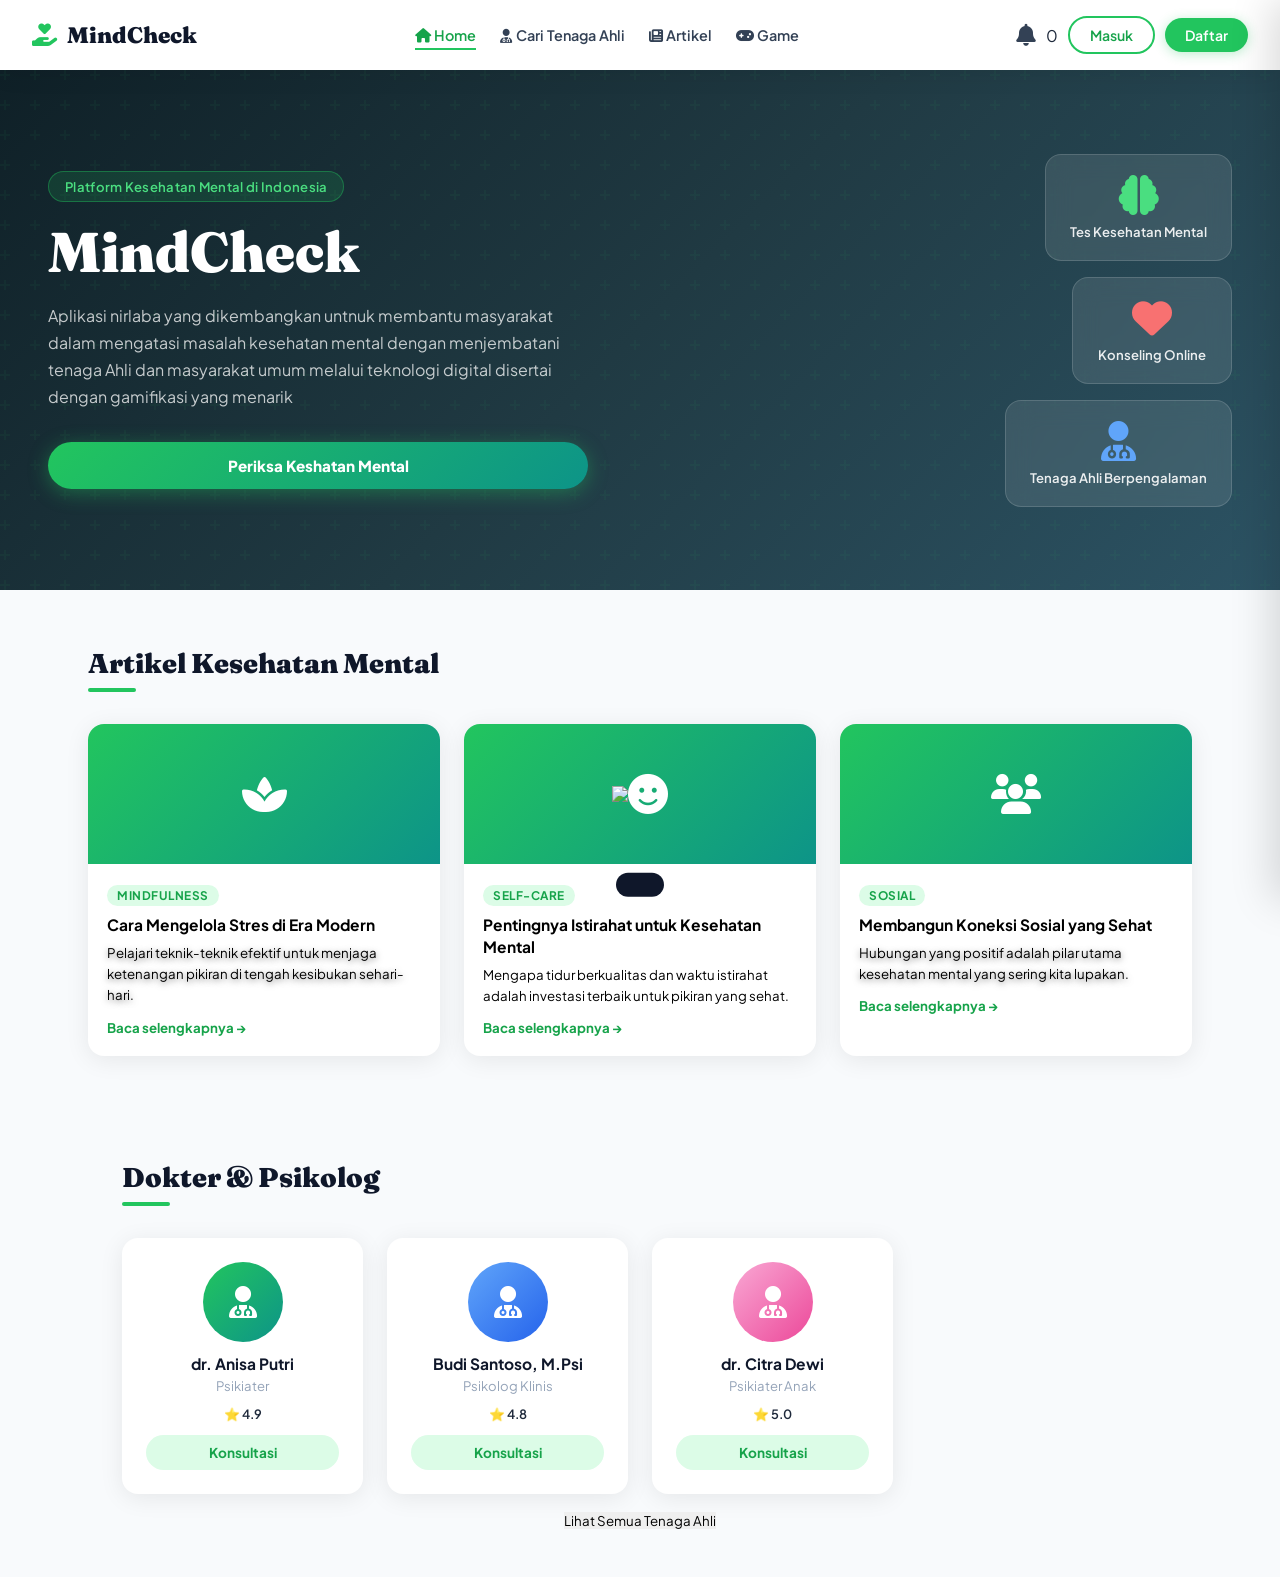
==== files/index.html @ f466cf1f "lomba-11" ====
<!DOCTYPE html>
<html lang="id">

<head>
  <meta charset="UTF-8" />
  <meta name="viewport" content="width=device-width, initial-scale=1.0" />
  <title>MindCheck Indonesia</title>
  <link rel="stylesheet" href="style.css" />
  <link
    href="https://fonts.googleapis.com/css2?family=Plus+Jakarta+Sans:wght@400;500;600;700;800&family=Fraunces:wght@700;900&display=swap"
    rel="stylesheet" />
  <link rel="stylesheet" href="https://cdnjs.cloudflare.com/ajax/libs/font-awesome/6.5.0/css/all.min.css" />
  <link rel="stylesheet" href="https://unpkg.com/leaflet@1.9.4/dist/leaflet.css" />
</head>

<body>
  <nav class="navbar">
    <a href="#" class="nav-logo">
      <i class="fa-solid fa-hand-holding-heart" style="color: var(--green);"></i>
      <span>MindCheck</span>
    </a>

    <div class="nav-menu">
      <a href="#" class="nav-link">
        <i class="fa-solid fa-home"></i>
        <span>Home</span>
      </a>

      <a href="maps.html" class="nav-link">
        <i class="fa-solid fa-user-doctor"></i>
        <span>Cari Tenaga Ahli</span>
      </a>

      <a href="#" class="nav-link">
        <i class="fa-solid fa-newspaper"></i>
        <span>Artikel</span>
      </a>

      <a href="#" class="nav-link">
        <i class="fa-solid fa-gamepad"></i>
        <span>Game</span>
      </a>
    </div>

    <div class="nav-right">
      <i class="fa-solid fa-bell nav-bell"></i>
      <div class="badge" id="main-badge">0</div>

      <!-- AUTH BUTTONS -->
      <button class="btn-login" onclick="openModal('login')">Masuk</button>
      <button class="btn-register" onclick="openModal('register')">Daftar</button>
    </div>
  </nav>

  <!-- ========== SIDEBAR (Menu Samping) ========== -->
  <div class="sidebar-overlay" id="sidebarOverlay" onclick="closeSidebar()"></div>
  <div class="sidebar" id="sidebar">
    <div class="sidebar-header">
      <div class="sidebar-avatar" id="sidebarAvatar">A</div>
      <div class="sidebar-userinfo">
        <p class="sidebar-name" id="sidebarName">Nama User</p>
        <p class="sidebar-email" id="sidebarEmail">user@email.com</p>
      </div>
      <button class="sidebar-close" onclick="closeSidebar()"><i class="fa fa-times"></i></button>
    </div>
    <ul class="sidebar-menu">
      <li onclick="showPage('home'); closeSidebar()"><i class="fa fa-home"></i> Beranda</li>
      <li onclick="showPage('tes'); closeSidebar()"><i class="fa fa-clipboard-list"></i> Tes Mental</li>
      <li onclick="showPage('rekomendasi'); closeSidebar()"><i class="fa fa-star"></i> Rekomendasi</li>
      <li onclick="showPage('jadwal'); closeSidebar()"><i class="fa fa-calendar-alt"></i> Jadwal Saya</li>
      <li onclick="showPage('chat'); closeSidebar()"><i class="fa fa-comments"></i> Chat</li>
      <li onclick="showPage('profile-page'); closeSidebar()"><i class="fa fa-user"></i> Profil Saya</li>
      <li onclick="showPage('maps'); closeSidebar()"><i class="fa fa-map-marker-alt"></i> Peta Psikiater</li>
      <li onclick="showPage('history'); closeSidebar()"><i class="fa fa-history"></i> Riwayat</li>
      <li onclick="showPage('settings'); closeSidebar()"><i class="fa fa-cog"></i> Pengaturan</li>
    </ul>
    <div class="sidebar-footer">
      <button class="btn-logout" onclick="logout()"><i class="fa fa-sign-out-alt"></i> Keluar</button>
    </div>
  </div>

  <!-- ========== MODAL LOGIN ========== -->
  <div class="modal-overlay" id="modalOverlay" onclick="closeModal()"></div>
  <div class="modal" id="authModal">
    <button class="modal-close" onclick="closeModal()"><i class="fa fa-times"></i></button>

    <!-- LOGIN FORM -->
    <div id="loginForm" class="auth-form">
      <div class="auth-header">
        <span class="logo-icon">🧠</span>
        <h2>Selamat Datang</h2>
        <p>Masuk ke akun MindCheck kamu</p>
      </div>
      <div class="form-group">
        <label>Email</label>
        <input type="email" id="loginEmail" placeholder="contoh@email.com" />
      </div>
      <div class="form-group">
        <label>Kata Sandi</label>
        <div class="input-pass">
          <input type="password" id="loginPass" placeholder="Masukkan kata sandi" />
          <i class="fa fa-eye toggle-pass" onclick="togglePass('loginPass', this)"></i>
        </div>
      </div>
      <p class="forgot-link"><a href="#">Lupa kata sandi?</a></p>
      <button class="btn-auth" onclick="doLogin()">Masuk</button>
      <p class="switch-auth">Belum punya akun? <a onclick="switchForm('register')">Daftar sekarang</a></p>
      <div class="divider"><span>atau</span></div>
      <button class="btn-social"><i class="fab fa-google"></i> Lanjut dengan Google</button>
    </div>

    <!-- REGISTER FORM -->
    <div id="registerForm" class="auth-form hidden">
      <div class="auth-header">
        <span class="logo-icon">🧠</span>
        <h2>Buat Akun</h2>
        <p>Bergabung bersama MindCheck Indonesia</p>
      </div>
      <div class="form-group">
        <label>Nama Lengkap</label>
        <input type="text" id="regName" placeholder="Nama kamu" />
      </div>
      <div class="form-group">
        <label>Email</label>
        <input type="email" id="regEmail" placeholder="contoh@email.com" />
      </div>
      <div class="form-group">
        <label>Kata Sandi</label>
        <div class="input-pass">
          <input type="password" id="regPass" placeholder="Min. 8 karakter" />
          <i class="fa fa-eye toggle-pass" onclick="togglePass('regPass', this)"></i>
        </div>
      </div>
      <div class="form-group">
        <label>Konfirmasi Kata Sandi</label>
        <div class="input-pass">
          <input type="password" id="regPass2" placeholder="Ulangi kata sandi" />
          <i class="fa fa-eye toggle-pass" onclick="togglePass('regPass2', this)"></i>
        </div>
      </div>
      <button class="btn-auth" onclick="doRegister()">Daftar</button>
      <p class="switch-auth">Sudah punya akun? <a onclick="switchForm('login')">Masuk</a></p>
    </div>
  </div>

  <!-- ========== TOAST NOTIF ========== -->
  <div class="toast" id="toast"></div>

  <!-- ========== HALAMAN: HOME ========== -->
  <div class="page" id="page-home">
    <!-- Hero Section -->
    <section class="hero">
      <div class="hero-content">
        <div class="hero-badge">Platform Kesehatan Mental di Indonesia</div>
        <h1 class="hero-title">MindCheck<br /></h1>
        <p class="hero-desc">Aplikasi nirlaba yang dikembangkan untnuk membantu masyarakat dalam mengatasi masalah
          kesehatan mental dengan menjembatani tenaga Ahli
          dan masyarakat umum melalui teknologi digital disertai dengan gamifikasi yang menarik</p>
        <div class="hero-btns">
          <button class="btn-primary" onclick="showPage('tes')">Periksa Keshatan Mental</button>
        </div>
      </div>
      <div class="hero-illustration">
        <div class="hero-card floating">
          <i class="fa fa-brain" style="font-size:2.5rem;color:#4ade80;"></i>
          <p>Tes Kesehatan Mental</p>
        </div>
        <div class="hero-card floating delay-1">
          <i class="fa fa-heart" style="font-size:2.5rem;color:#f87171;"></i>
          <p>Konseling Online</p>
        </div>
        <div class="hero-card floating delay-2">
          <i class="fa fa-user-md" style="font-size:2.5rem;color:#60a5fa;"></i>
          <p>Tenaga Ahli Berpengalaman</p>
        </div>
      </div>
    </section>

    <!-- MATCHMAKING MODAL -->
    <div class="modal-overlay" id="matchmakingOverlay" onclick="closeMatchmaking()"></div>
    <div class="modal" id="matchmakingModal" style="width:520px;padding:0;overflow:hidden;border-radius:24px;">
      <div class="mm-modal-header">
        <div>
          <h3>🤝 Pencocokkan Dokter</h3>
          <p>Berdasarkan hasil tes mentalmu</p>
        </div>
        <button class="modal-close" onclick="closeMatchmaking()"><i class="fa fa-times"></i></button>
      </div>

      <!-- Loading -->
      <div id="mmLoading" class="mm-loading">
        <div class="mm-loading-anim">
          <div class="mm-pulse"></div>
          <span>🧠</span>
        </div>
        <h4>Menganalisis kondisimu...</h4>
        <div class="mm-loading-steps">
          <div class="mm-step active">✔ Membaca hasil tes</div>
          <div class="mm-step">⏳ Mencocokkan profil dokter</div>
          <div class="mm-step">⏳ Menghitung jarak & ketersediaan</div>
        </div>
      </div>

      <!-- Result -->
      <div id="mmResult" class="mm-result hidden">
        <div id="mmResultContent"></div>
        <div class="mm-footer">
          <button class="btn-sm-secondary"
            style="width:100%;justify-content:center;border-color:var(--gray-light);color:var(--mid);"
            onclick="closeMatchmaking()">
            Tutup
          </button>
        </div>
      </div>
    </div>

    <!-- Ulasan Section -->
    <section class="section-articles">
      <h2 class="section-title">Artikel Kesehatan Mental</h2>
      <div class="articles-grid">
        <div class="article-card">
          <div class="article-img">
            <img
              src="https://img.magnific.com/premium-vector/woman-having-headache-because-stress_341076-10.jpg?semt=ais_hybrid&w=740&q=80"
              alt="">
            <i class="fa fa-spa"></i>
          </div>
          <div class="article-body">
            <span class="article-tag">Mindfulness</span>
            <h3 style="color: black;">Cara Mengelola Stres di Era Modern</h3>
            <p style="color: black; text-shadow: 0 2px 6px rgba(0,0,0,0.5);">
              Pelajari teknik-teknik efektif untuk menjaga ketenangan pikiran di tengah kesibukan sehari-hari.
            </p> <a href="#">Baca selengkapnya →</a>
          </div>
        </div>
        <div class="article-card">
          <div class="article-img">
            <img
              src="https://static.vecteezy.com/system/resources/thumbnails/028/856/474/small/man-sleeping-in-bed-and-snoring-at-night-concept-illustration-vector.jpg">
            <i class="fa fa-smile"></i>
          </div>
          <div class="article-body">
            <span class="article-tag">Self-Care</span>
            <h3 style="color: black;">Pentingnya Istirahat untuk Kesehatan Mental</h3>
            <p style="color: black;">Mengapa tidur berkualitas dan waktu istirahat adalah investasi terbaik untuk
              pikiran yang sehat.</p>
            <a href="#">Baca selengkapnya →</a>
          </div>
        </div>
        <div class="article-card">
          <div class="article-img">
            <img
              src="https://img.magnific.com/free-vector/young-people-chatting-with-devices_23-2148447306.jpg?semt=ais_hybrid&w=740&q=80"
              alt="">
            <i class="fa fa-users"></i>
          </div>
          <div class="article-body">
            <span class="article-tag">Sosial</span>
            <h3 style="color: black;">Membangun Koneksi Sosial yang Sehat</h3>
            <p style="color: black; text-shadow: 0 2px 6px rgba(0,0,0,0.5);">Hubungan yang positif adalah pilar utama
              kesehatan mental yang sering kita lupakan.</p>
            <a href="#">Baca selengkapnya →</a>
          </div>
        </div>
      </div>
    </section>

    <!-- Dokter Section -->
    <section class="section-dokter">
      <h2 class="section-title">Dokter & Psikolog</h2>

      <div class="dokter-grid">
        <div class="dokter-card">
          <div class="dokter-img"><i class="fa fa-user-md"></i></div>
          <h3>dr. Anisa Putri</h3>
          <p>Psikiater</p>
          <span class="rating">⭐ 4.9</span>
          <button class="btn-konsul" onclick="openModal('login')">Konsultasi</button>
        </div>

        <div class="dokter-card">
          <div class="dokter-img" style="background:linear-gradient(135deg,#60a5fa,#2563eb)">
            <i class="fa fa-user-md"></i>
          </div>
          <h3>Budi Santoso, M.Psi</h3>
          <p>Psikolog Klinis</p>
          <span class="rating">⭐ 4.8</span>
          <button class="btn-konsul" onclick="openModal('login')">Konsultasi</button>
        </div>

        <div class="dokter-card">
          <div class="dokter-img" style="background:linear-gradient(135deg,#f9a8d4,#ec4899)">
            <i class="fa fa-user-md"></i>
          </div>
          <h3>dr. Citra Dewi</h3>
          <p>Psikiater Anak</p>
          <span class="rating">⭐ 5.0</span>
          <button class="btn-konsul" onclick="openModal('login')">Konsultasi</button>
        </div>
      </div>

      <!-- Lihat Semua (dipisah dari grid biar layout aman) -->
      <div class="lihat-semua-wrapper">
        <button class="lihat-semua-btn" onclick="showPage('all-dokter')">
          <span>Lihat Semua Tenaga Ahli</span>
        </button>
      </div>

    </section>

    <!-- ========== HALAMAN: HISTORY ========== -->
    <div class="page hidden" id="page-history">
      <div class="inner-page">
        <div class="page-header">
          <button class="btn-back" onclick="showPage('home')"><i class="fa fa-arrow-left"></i></button>
          <h2>Riwayat Aktivitas</h2>
        </div>
        <div class="history-tabs">
          <button class="htab active" onclick="switchHistoryTab('tes', this)">Tes Mental</button>
          <button class="htab" onclick="switchHistoryTab('konsul', this)">Konsultasi</button>
          <button class="htab" onclick="switchHistoryTab('artikel', this)">Artikel Dibaca</button>
        </div>
        <div class="history-content" id="historyContent"></div>
      </div>
    </div>

    <!-- ========== HALAMAN: SETTINGS ========== -->
    <div class="page hidden" id="page-settings">
      <div class="inner-page">
        <div class="page-header">
          <button class="btn-back" onclick="showPage('home')"><i class="fa fa-arrow-left"></i></button>
          <h2>Pengaturan</h2>
        </div>
        <div class="settings-list">
          <div class="settings-section">
            <h3>Akun</h3>
            <div class="settings-item">
              <div><i class="fa fa-user"></i> Ubah Nama</div>
              <input type="text" id="settingName" placeholder="Nama baru..." />
            </div>
            <div class="settings-item">
              <div><i class="fa fa-envelope"></i> Ubah Email</div>
              <input type="email" id="settingEmail" placeholder="Email baru..." />
            </div>
            <div class="settings-item">
              <div><i class="fa fa-lock"></i> Ubah Kata Sandi</div>
              <input type="password" id="settingPass" placeholder="Kata sandi baru..." />
            </div>
            <button class="btn-save" onclick="saveSettings()">Simpan Perubahan</button>
          </div>
          <div class="settings-section">
            <h3>Notifikasi</h3>
            <div class="settings-toggle">
              <span><i class="fa fa-bell"></i> Notifikasi Email</span>
              <label class="toggle"><input type="checkbox" id="notifEmail" checked /><span
                  class="slider"></span></label>
            </div>
            <div class="settings-toggle">
              <span><i class="fa fa-mobile"></i> Notifikasi Push</span>
              <label class="toggle"><input type="checkbox" id="notifPush" /><span class="slider"></span></label>
            </div>
            <div class="settings-toggle">
              <span><i class="fa fa-moon"></i> Mode Gelap</span>
              <label class="toggle"><input type="checkbox" id="darkMode" onchange="toggleDark(this)" /><span
                  class="slider"></span></label>
            </div>
          </div>
          <div class="settings-section danger-zone">
            <h3>Zona Berbahaya</h3>
            <button class="btn-danger" onclick="confirmDelete()"><i class="fa fa-trash"></i> Hapus Akun</button>
          </div>
        </div>
      </div>
    </div>

    <!-- ========== HALAMAN: PROFILE ========== -->
    <div class="page hidden" id="page-profile-page">
      <div class="inner-page">
        <div class="page-header">
          <button class="btn-back" onclick="showPage('home')"><i class="fa fa-arrow-left"></i></button>
          <h2>Profil Saya</h2>
        </div>
        <div class="profile-card">
          <div class="profile-avatar-big" id="profileAvatarBig">A</div>
          <h2 id="profileFullName">Nama User</h2>
          <p id="profileFullEmail">user@email.com</p>
          <div class="profile-stats">
            <div class="pstat"><span id="pStatTes">3</span><small>Tes Selesai</small></div>
            <div class="pstat"><span id="pStatKonsul">1</span><small>Konsultasi</small></div>
            <div class="pstat"><span id="pStatArtikel">12</span><small>Artikel Dibaca</small></div>
          </div>
        </div>
      </div>
    </div>

    <!-- ========== HALAMAN: ARTICLES ========== -->
    <div class="page hidden" id="page-articles">
      <div class="inner-page">
        <div class="page-header">
          <button class="btn-back" onclick="showPage('home')"><i class="fa fa-arrow-left"></i></button>
          <h2>Artikel Kesehatan Mental</h2>
        </div>
        <div class="articles-grid full">
          <div class="article-card">
            <div class="article-img" style="background:linear-gradient(135deg,#6ee7b7,#3b82f6)"><i
                class="fa fa-spa"></i>
            </div>
            <div class="article-body">
              <span class="article-tag">Mindfulness</span>
              <h3>Cara Mengelola Stres di Era Modern</h3>
              <p>Pelajari teknik-teknik efektif untuk menjaga ketenangan pikiran di tengah kesibukan sehari-hari.</p>
              <a href="#">Baca selengkapnya →</a>
            </div>
          </div>
          <div class="article-card">
            <div class="article-img" style="background:linear-gradient(135deg,#fde68a,#f59e0b)"><i
                class="fa fa-smile"></i></div>
            <div class="article-body">
              <span class="article-tag">Self-Care</span>
              <h3>Pentingnya Istirahat untuk Kesehatan Mental</h3>
              <p>Mengapa tidur berkualitas dan waktu istirahat adalah investasi terbaik untuk pikiran yang sehat.</p>
              <a href="#">Baca selengkapnya →</a>
            </div>
          </div>
          <div class="article-card">
            <div class="article-img" style="background:linear-gradient(135deg,#c4b5fd,#7c3aed)"><i
                class="fa fa-users"></i></div>
            <div class="article-body">
              <span class="article-tag">Sosial</span>
              <h3>Membangun Koneksi Sosial yang Sehat</h3>
              <p>Hubungan yang positif adalah pilar utama kesehatan mental yang sering kita lupakan.</p>
              <a href="#">Baca selengkapnya →</a>
            </div>
          </div>
          <div class="article-card">
            <div class="article-img" style="background:linear-gradient(135deg,#fca5a5,#ef4444)"><i
                class="fa fa-heart"></i></div>
            <div class="article-body">
              <span class="article-tag">Emosi</span>
              <h3>Mengenali dan Mengekspresikan Emosi</h3>
              <p>Belajar untuk memahami dan mengungkapkan perasaan dengan cara yang sehat dan konstruktif.</p>
              <a href="#">Baca selengkapnya →</a>
            </div>
          </div>
          <div class="article-card">
            <div class="article-img" style="background:linear-gradient(135deg,#a5f3fc,#0891b2)"><i
                class="fa fa-balance-scale"></i></div>
            <div class="article-body">
              <span class="article-tag">Work-Life Balance</span>
              <h3>Menjaga Keseimbangan Kerja dan Kehidupan</h3>
              <p>Tips praktis untuk tidak terjebak dalam hustle culture dan tetap menjaga kesehatan mental.</p>
              <a href="#">Baca selengkapnya →</a>
            </div>
          </div>
          <div class="article-card">
            <div class="article-img" style="background:linear-gradient(135deg,#d9f99d,#65a30d)"><i
                class="fa fa-seedling"></i></div>
            <div class="article-body">
              <span class="article-tag">Pertumbuhan</span>
              <h3>Membangun Resiliensi Mental yang Kuat</h3>
              <p>Strategi untuk menghadapi tantangan hidup dan bangkit lebih kuat dari sebelumnya.</p>
              <a href="#">Baca selengkapnya →</a>
            </div>
          </div>
        </div>
      </div>
    </div>

    <!-- ========== HALAMAN: DOKTER ========== -->
    <div class="page hidden" id="page-dokter">
      <div class="inner-page">
        <div class="page-header">
          <button class="btn-back" onclick="showPage('home')"><i class="fa fa-arrow-left"></i></button>
          <h2>Dokter & Psikolog</h2>
        </div>
        <div class="dokter-grid full">
          <div class="dokter-card">
            <div class="dokter-img"><i class="fa fa-user-md"></i></div>
            <h3>dr. Anisa Putri</h3>
            <p>Psikiater</p>
            <span class="rating">⭐ 4.9 · 120 ulasan</span>
            <button class="btn-konsul" onclick="openModal('login')">Konsultasi</button>
          </div>
          <div class="dokter-card">
            <div class="dokter-img" style="background:linear-gradient(135deg,#60a5fa,#2563eb)"><i
                class="fa fa-user-md"></i></div>
            <h3>Budi Santoso, M.Psi</h3>
            <p>Psikolog Klinis</p>
            <span class="rating">⭐ 4.8 · 98 ulasan</span>
            <button class="btn-konsul" onclick="openModal('login')">Konsultasi</button>
          </div>
          <div class="dokter-card">
            <div class="dokter-img" style="background:linear-gradient(135deg,#f9a8d4,#ec4899)"><i
                class="fa fa-user-md"></i></div>
            <h3>dr. Citra Dewi</h3>
            <p>Psikiater Anak</p>
            <span class="rating">⭐ 5.0 · 45 ulasan</span>
            <button class="btn-konsul" onclick="openModal('login')">Konsultasi</button>
          </div>
          <div class="dokter-card">
            <div class="dokter-img" style="background:linear-gradient(135deg,#fcd34d,#d97706)"><i
                class="fa fa-user-md"></i></div>
            <h3>Reza Firmansyah, M.Psi</h3>
            <p>Psikolog Remaja</p>
            <span class="rating">⭐ 4.7 · 67 ulasan</span>
            <button class="btn-konsul" onclick="openModal('login')">Konsultasi</button>
          </div>
        </div>
      </div>
    </div>

    <!-- ========== HALAMAN: TENTANG ========== -->
    <div class="page hidden" id="page-tentang">
      <div class="inner-page">
        <div class="page-header">
          <button class="btn-back" onclick="showPage('home')"><i class="fa fa-arrow-left"></i></button>
          <h2>Tentang MindCheck</h2>
        </div>
        <div class="tentang-content">
          <div class="tentang-hero">
            <span style="font-size:4rem;"></span>
            <h2>MindCheck</h2>
            <p>Aplikasi nirlaba yang dikembangkan untnuk membantu masyarakat dalam mengatasi masalah kesehatan mental
              dengan menjembatani tenaga Ahli
              dan masyarakat umum melalui teknologi digital disertai dengan gamifikasi yang menarik
            </p>
          </div>
          <div class="tentang-desc">
            <p>MindCheck Indonesia hadir dengan misi untuk mendekatkan layanan kesehatan mental kepada masyarakat
              Indonesia. Kami percaya bahwa setiap orang berhak mendapatkan akses terhadap kesehatan mental yang
              berkualitas.</p>
            <p>Dengan tim psikiater, psikolog, dan konselor berpengalaman, kami siap mendampingi perjalanan kesehatan
              mental kamu setiap saat.</p>
          </div>
          <div class="tentang-stats">
            <div class="tstat"><strong>50K+</strong><small>Pengguna Aktif</small></div>
            <div class="tstat"><strong>200+</strong><small>Tenaga Ahli</small></div>
            <div class="tstat"><strong>4.9★</strong><small>Rating Rata-rata</small></div>
          </div>
        </div>
      </div>
    </div>

    <!-- ========== HALAMAN: TES MENTAL ========== -->
    <div class="page hidden" id="page-tes">
      <div class="tes-wrap">

        <!-- STEP 0: Landing Tes -->
        <div class="tes-step" id="tes-step-0">
          <div class="tes-landing">
            <div class="tes-landing-icon">🧩</div>
            <h1>MindCheck <span>Tes Mental</span></h1>
            <p>Jawab beberapa pertanyaan singkat. Kami akan bantu kamu mengenali kondisi diri dan mengarahkan ke tenaga
              ahli yang tepat — Psikolog atau Psikiater.</p>
            <div class="tes-landing-pills">
              <span>⏱️ Hanya 2–3 menit</span>
              <span>🔒 Rahasia & aman</span>
              <span>🎯 Rekomendasi personal</span>
            </div>
            <button class="btn-tes-start" onclick="tesMulai()">Mulai Tes Sekarang →</button>
            <p class="tes-disclaimer">⚠️ Tes ini bukan diagnosis medis. Hasilnya hanya panduan awal untuk membantu kamu
              mencari bantuan yang tepat.</p>
          </div>
        </div>

        <!-- STEP 1–N: Pertanyaan -->
        <div class="tes-step hidden" id="tes-step-questions">
          <div class="tes-progress-bar-wrap">
            <div class="tes-progress-bar" id="tesProgressBar"></div>
          </div>
          <div class="tes-step-label" id="tesStepLabel">Pertanyaan 1 dari 8</div>

          <div class="tes-question-card" id="tesQuestionCard">
            <!-- Diisi oleh JS -->
          </div>

          <div class="tes-nav-btns">
            <button class="btn-tes-back" id="tesBtnBack" onclick="tesPrev()">← Kembali</button>
            <button class="btn-tes-next" id="tesBtnNext" onclick="tesNext()" disabled>Lanjut →</button>
          </div>
        </div>

        <!-- STEP HASIL -->
        <div class="tes-step hidden" id="tes-step-hasil">
          <div class="tes-hasil-wrap" id="tesHasilWrap">
            <!-- Diisi oleh JS -->
          </div>
        </div>

      </div>
    </div>

    <!-- ========== HALAMAN: JADWAL ========== -->
    <div class="page hidden" id="page-jadwal">
      <div class="inner-page">
        <div class="page-header">
          <button class="btn-back" onclick="showPage('home')"><i class="fa fa-arrow-left"></i></button>
          <h2>📅 Jadwal Konsultasi</h2>
        </div>

        <!-- Tab: Pasien vs Dokter (simulasi mode) -->
        <div class="jadwal-mode-bar">
          <button class="jmode active" id="jmodeUser" onclick="setJadwalMode('user', this)">
            <i class="fa fa-user"></i> Sebagai Pasien
          </button>
          <button class="jmode" id="jmodeDoc" onclick="setJadwalMode('dokter', this)">
            <i class="fa fa-user-md"></i> Simulasi Mode Dokter
          </button>
        </div>

        <!-- ===== MODE PASIEN ===== -->
        <div id="jadwal-user-view">
          <div class="jadwal-booking-card">
            <h3>🩺 Buat Jadwal Konsultasi Baru</h3>
            <p>Pilih dokter, tanggal, dan waktu yang kamu inginkan</p>

            <div class="form-group" style="margin-top:1rem;">
              <label>Pilih Dokter</label>
              <select id="bookDokter" class="jadwal-select" onchange="updateSlotTime()">
                <option value="">-- Pilih dokter --</option>
                <option value="1">dr. Anisa Putri — Psikiater</option>
                <option value="2">Budi Santoso, M.Psi — Psikolog</option>
                <option value="3">dr. Citra Dewi — Psikiater Anak</option>
                <option value="4">Sari Dewi, S.Psi — Psikolog Klinis</option>
                <option value="5">dr. Hendra Wijaya — Psikiater</option>
              </select>
            </div>

            <div class="form-group">
              <label>Tanggal</label>
              <input type="date" id="bookTanggal" class="jadwal-input" oninput="updateSlotTime()" />
            </div>

            <div class="form-group">
              <label>Pilih Waktu</label>
              <div class="slot-grid" id="slotGrid">
                <p style="color:var(--gray);font-size:0.85rem;">Pilih dokter & tanggal terlebih dahulu</p>
              </div>
            </div>

            <div class="form-group">
              <label>Keluhan / Catatan untuk Dokter</label>
              <textarea id="bookKeluhan" class="jadwal-textarea"
                placeholder="Ceritakan singkat apa yang kamu rasakan..."></textarea>
            </div>

            <div class="form-group">
              <label>Jenis Konsultasi</label>
              <div class="jenis-grid">
                <label class="jenis-option">
                  <input type="radio" name="jenis" value="online" checked />
                  <span>💻 Online (Video Call)</span>
                </label>
                <label class="jenis-option">
                  <input type="radio" name="jenis" value="offline" />
                  <span>🏥 Tatap Muka</span>
                </label>
              </div>
            </div>

            <button class="btn-book-submit" onclick="submitBooking()">
              <i class="fa fa-paper-plane"></i> Kirim Permintaan Jadwal
            </button>
          </div>

          <!-- Daftar Jadwal User -->
          <div class="jadwal-list-section">
            <h3>📋 Jadwal Kamu</h3>
            <div id="userJadwalList"></div>
          </div>
        </div>

        <!-- ===== MODE DOKTER (Simulasi) ===== -->
        <div id="jadwal-dokter-view" class="hidden">
          <div class="dokter-mode-banner">
            <span>🩺</span>
            <div>
              <strong>Mode Simulasi Dokter</strong>
              <p>Lihat dan kelola permintaan jadwal dari pasien</p>
            </div>
          </div>
          <div id="dokterJadwalList"></div>
        </div>
      </div>
    </div>

    <!-- ========== HALAMAN: REKOMENDASI ========== -->
    <div class="page hidden" id="page-rekomendasi">
      <div class="inner-page">
        <div class="page-header">
          <button class="btn-back" onclick="showPage('home')"><i class="fa fa-arrow-left"></i></button>
          <h2>⭐ Rekomendasi Untukmu</h2>
        </div>

        <div class="rek-intro">
          <div class="rek-intro-icon">✨</div>
          <h3>Dipersonalisasi Khusus Untukmu</h3>
          <p>Berdasarkan hasil tes mental, riwayat, dan profilmu — kami rekomendasikan dokter & konten yang paling
            relevan
          </p>
          <button class="btn-rek-refresh" onclick="generateRekomendasi()">
            <i class="fa fa-sync-alt"></i> Perbarui Rekomendasi
          </button>
        </div>

        <div id="rekomendasiContent">
          <!-- Diisi JS -->
        </div>
      </div>
    </div>

    <!-- ========== HALAMAN: CHAT ========== -->
    <div class="page hidden" id="page-chat">
      <div class="chat-layout">

        <!-- Panel Kiri: List chat -->
        <div class="chat-sidebar" id="chatSidebar">
          <div class="chat-sidebar-header">
            <h3>💬 Pesan</h3>
            <button class="btn-new-chat" onclick="showNewChatModal()">
              <i class="fa fa-plus"></i>
            </button>
          </div>
          <div class="chat-search">
            <i class="fa fa-search"></i>
            <input type="text" placeholder="Cari percakapan..." oninput="filterChat(this.value)" />
          </div>
          <div class="chat-list" id="chatList">
            <!-- Diisi JS -->
          </div>
        </div>

        <!-- Panel Kanan: Area Chat -->
        <div class="chat-main" id="chatMain">

          <!-- Empty state -->
          <div class="chat-empty" id="chatEmpty">
            <span>💬</span>
            <h3>Pilih Percakapan</h3>
            <p>Pilih dokter dari daftar kiri untuk mulai berkonsultasi</p>
            <button class="btn-start-chat" onclick="showNewChatModal()">Mulai Chat Baru</button>
          </div>

          <!-- Area chat aktif -->
          <div class="chat-active hidden" id="chatActive">
            <!-- Header -->
            <div class="chat-header" id="chatHeader">
              <button class="chat-back-btn" onclick="closeChatActive()"><i class="fa fa-arrow-left"></i></button>
              <div class="chat-header-avatar" id="chatHeaderAvatar"></div>
              <div class="chat-header-info">
                <h4 id="chatHeaderName"></h4>
                <span id="chatHeaderStatus"></span>
              </div>
              <div class="chat-header-actions">
                <button onclick="openVideoCall()" title="Video Call"><i class="fa fa-video"></i></button>
                <button onclick="openScheduleFromChat()" title="Buat Jadwal"><i
                    class="fa fa-calendar-plus"></i></button>
              </div>
            </div>

            <!-- Messages -->
            <div class="chat-messages" id="chatMessages"></div>

            <!-- Input -->
            <div class="chat-input-bar">
              <button class="chat-attach" title="Lampiran"><i class="fa fa-paperclip"></i></button>
              <input type="text" id="chatInput" placeholder="Ketik pesan..." onkeydown="handleChatKey(event)" />
              <button class="chat-send" onclick="sendMessage()"><i class="fa fa-paper-plane"></i></button>
            </div>
          </div>

        </div>
      </div>
    </div>

    <!-- Modal New Chat -->
    <div class="modal-overlay" id="newChatOverlay" onclick="closeNewChatModal()"></div>
    <div class="modal" id="newChatModal">
      <button class="modal-close" onclick="closeNewChatModal()"><i class="fa fa-times"></i></button>
      <div style="margin-top:8px;">
        <h3
          style="font-family:var(--font-display);font-size:1.3rem;font-weight:900;color:var(--navy);margin-bottom:1rem;">
          Mulai Chat Baru</h3>
        <p style="color:var(--gray);font-size:0.85rem;margin-bottom:1.2rem;">Pilih dokter untuk memulai percakapan</p>
        <div id="newChatDokterList" class="new-chat-list"></div>
      </div>
    </div>

    <!-- ========== HALAMAN: MAPS ========== -->
    <div class="page hidden" id="page-maps">
      <div class="maps-layout">

        <!-- PANEL KIRI: Daftar & Filter -->
        <div class="maps-panel" id="mapsPanel">
          <div class="maps-panel-header">
            <h2><i class="fa fa-map-marker-alt"></i> Psikiater Terdekat</h2>
            <div class="maps-location-bar" id="mapsLocationBar">
              <i class="fa fa-circle-notch fa-spin"></i>
              <span>Mendeteksi lokasi...</span>
            </div>
          </div>

          <!-- Search & Filter -->
          <div class="maps-search-wrap">
            <div class="maps-search-box">
              <i class="fa fa-search"></i>
              <input type="text" id="mapsSearch" placeholder="Cari nama dokter..." oninput="filterDokterList()" />
            </div>
            <div class="maps-filters">
              <button class="mfilter active" onclick="setFilter('semua', this)">Semua</button>
              <button class="mfilter" onclick="setFilter('psikiater', this)">Psikiater</button>
              <button class="mfilter" onclick="setFilter('psikolog', this)">Psikolog</button>
              <button class="mfilter" onclick="setFilter('konselor', this)">Konselor</button>
            </div>
          </div>

          <!-- Sort & Count -->
          <div class="maps-sort-bar">
            <span id="dokterCount">0 dokter ditemukan</span>
            <select id="sortSelect" onchange="sortDokterList()">
              <option value="jarak">Terdekat</option>
              <option value="rating">Rating Tertinggi</option>
              <option value="nama">Nama A-Z</option>
            </select>
          </div>

          <!-- List Dokter -->
          <div class="maps-dokter-list" id="mapsDokterList">
            <div class="maps-loading"><i class="fa fa-circle-notch fa-spin"></i> Memuat data...</div>
          </div>
        </div>

        <!-- PANEL KANAN: Peta -->
        <div class="maps-map-wrap">
          <div id="mainMap"></div>

          <!-- Tombol aksi di atas peta -->
          <div class="maps-map-controls">
            <button class="map-ctrl-btn" id="btnMyLoc" onclick="goToMyLocation()" title="Ke lokasi saya">
              <i class="fa fa-crosshairs"></i>
            </button>
            <button class="map-ctrl-btn" onclick="toggleMapPanel()" title="Tampilkan/sembunyikan panel"
              id="btnTogglePanel">
              <i class="fa fa-list"></i>
            </button>
          </div>

          <!-- Popup detail dokter di bawah peta -->
          <div class="maps-detail-card hidden" id="mapsDetailCard">
            <button class="detail-close" onclick="closeDokterDetail()"><i class="fa fa-times"></i></button>
            <div class="detail-inner" id="detailInner"></div>
          </div>
        </div>

      </div>
    </div>

    <!-- Modal Detail Dokter (Mobile) -->
    <div class="modal-overlay" id="dokterModalOverlay" onclick="closeDokterModal()"></div>
    <div class="modal dokter-modal" id="dokterModal">
      <button class="modal-close" onclick="closeDokterModal()"><i class="fa fa-times"></i></button>
      <div id="dokterModalContent"></div>
    </div>

    <script src="https://unpkg.com/leaflet@1.9.4/dist/leaflet.js"></script>
    <script src="app.js"></script>
</body>

</html>
---- files/style.css ----
/* ==============================
   MINDCHECK INDONESIA — style.css
   ============================== */

/* ---------- CSS VARIABLES ---------- */
:root {
  --green: #22c55e;
  --green-dark: #16a34a;
  --green-light: #dcfce7;
  --teal: #0d9488;
  --navy: #0f172a;
  --dark: #1e293b;
  --mid: #334155;
  --light: #f8fafc;
  --white: #ffffff;
  --gray: #94a3b8;
  --gray-light: #e2e8f0;
  --danger: #ef4444;
  --shadow: 0 4px 24px rgba(0, 0, 0, 0.08);
  --shadow-lg: 0 8px 40px rgba(0, 0, 0, 0.14);
  --radius: 16px;
  --radius-sm: 10px;
  --transition: 0.3s cubic-bezier(0.4, 0, 0.2, 1);
  --font: 'Plus Jakarta Sans', sans-serif;
  --font-display: 'Fraunces', serif;
}

[data-theme="dark"] {
  --navy: #f0f9ff;
  --dark: #e2e8f0;
  --mid: #cbd5e1;
  --light: #0f172a;
  --white: #1e293b;
  --gray-light: #334155;
  --shadow: 0 4px 24px rgba(0, 0, 0, 0.3);
  --shadow-lg: 0 8px 40px rgba(0, 0, 0, 0.4);
}

/* ---------- RESET & BASE ---------- */
*,
*::before,
*::after {
  box-sizing: border-box;
  margin: 0;
  padding: 0;
}

html {
  scroll-behavior: smooth;
}

body {
  font-family: var(--font);
  background: var(--light);
  color: var(--dark);
  min-height: 100vh;
  transition: background var(--transition), color var(--transition);
}

a {
  text-decoration: none;
  color: var(--green-dark);
}

input,
button {
  font-family: var(--font);
}

button {
  cursor: pointer;
  border: none;
}

/* NAVBAR */
.nav-menu {
  display: flex;
  gap: 1.5rem;
  align-items: center;
}

.nav-link {
  font-size: 0.9rem;
  font-weight: 600;
  color: var(--mid);
  text-decoration: none;
  position: relative;
  transition: var(--transition);
}

.nav-link:hover {
  color: var(--green-dark);
}

.nav-link::after {
  content: "";
  position: absolute;
  left: 0;
  bottom: -6px;
  width: 0%;
  height: 2px;
  background: var(--green);
  transition: var(--transition);
}

.nav-link:hover::after {
  width: 100%;
}

.navbar {
  display: flex;
  align-items: center;
  justify-content: space-between;
  padding: 0 2rem;
  height: 70px;
  background: var(--white);
  box-shadow: var(--shadow);
  position: sticky;
  top: 0;
  z-index: 100;
}

.nav-logo {
  display: flex;
  align-items: center;
  gap: 10px;
  font-family: var(--font-display);
  font-size: 1.4rem;
  font-weight: 900;
  color: var(--navy);
  text-decoration: none;
}

.nav-right {
  position: relative;
  cursor: pointer;
}

.nav-bell {
  font-size: 1.4rem;
  color: var(--mid);
}

/* ========== START MATCHMAKING CTA ========== */
.start-matchmaking {
  margin: 0;
  padding: 2.5rem 2rem;
  background: linear-gradient(135deg, #0f172a 0%, #134e4a 60%, #0d9488 100%);
  border-radius: 0 0 24px 24px;
  border: 1px solid var(--gray-light);
  border-top: none;
  text-align: center;
  position: relative;
  overflow: hidden;
}

.start-matchmaking::before {
  content: '';
  position: absolute;
  inset: 0;
  background: url("data:image/svg+xml,%3Csvg width='60' height='60' viewBox='0 0 60 60' xmlns='http://www.w3.org/2000/svg'%3E%3Cg fill='none'%3E%3Cg fill='%2322c55e' fill-opacity='0.07'%3E%3Cpath d='M36 34v-4h-2v4h-4v2h4v4h2v-4h4v-2h-4zm0-30V0h-2v4h-4v2h4v4h2V6h4V4h-4zM6 34v-4H4v4H0v2h4v4h2v-4h4v-2H6zM6 4V0H4v4H0v2h4v4h2V6h4V4H6z'/%3E%3C/g%3E%3C/g%3E%3C/svg%3E");
  pointer-events: none;
}

.sm-icon {
  font-size: 2.8rem;
  margin-bottom: 0.8rem;
  display: block;
  animation: float 3s ease-in-out infinite;
  position: relative;
  z-index: 1;
}

.start-matchmaking h3 {
  font-family: var(--font-display);
  font-size: 1.5rem;
  font-weight: 900;
  color: #ffffff;
  margin-bottom: 0.6rem;
  position: relative;
  z-index: 1;
  line-height: 1.3;
}

.start-matchmaking p {
  font-size: 0.88rem;
  color: rgba(255, 255, 255, 0.72);
  line-height: 1.6;
  max-width: 380px;
  margin: 0 auto 1.6rem;
  position: relative;
  z-index: 1;
}

.sm-actions {
  display: flex;
  gap: 12px;
  justify-content: center;
  flex-wrap: wrap;
  position: relative;
  z-index: 1;
  margin-bottom: 1.2rem;
}

.btn-sm-primary {
  padding: 13px 26px;
  background: var(--green);
  color: #ffffff;
  border-radius: 50px;
  font-weight: 800;
  font-size: 0.95rem;
  border: none;
  cursor: pointer;
  display: inline-flex;
  align-items: center;
  gap: 8px;
  transition: all var(--transition);
  box-shadow: 0 4px 20px rgba(34, 197, 94, 0.45);
}

.btn-sm-primary:hover {
  background: #16a34a;
  transform: translateY(-2px);
  box-shadow: 0 8px 28px rgba(34, 197, 94, 0.55);
}

.btn-sm-secondary {
  padding: 13px 26px;
  background: transparent;
  color: #ffffff;
  border-radius: 50px;
  font-weight: 700;
  font-size: 0.95rem;
  border: 2px solid rgba(255, 255, 255, 0.35);
  cursor: pointer;
  display: inline-flex;
  align-items: center;
  gap: 8px;
  transition: all var(--transition);
}

.btn-sm-secondary:hover {
  background: rgba(255, 255, 255, 0.12);
  border-color: rgba(255, 255, 255, 0.6);
  transform: translateY(-2px);
}

.sm-trust {
  display: flex;
  justify-content: center;
  gap: 16px;
  flex-wrap: wrap;
  position: relative;
  z-index: 1;
}

.sm-trust span {
  font-size: 0.78rem;
  font-weight: 700;
  color: rgba(255, 255, 255, 0.6);
  letter-spacing: 0.3px;
}

@media (max-width: 768px) {
  .start-matchmaking {
    padding: 2rem 1.2rem;
  }

  .start-matchmaking h3 {
    font-size: 1.25rem;
  }

  .btn-sm-primary,
  .btn-sm-secondary {
    width: 100%;
    justify-content: center;
  }

  .sm-trust {
    gap: 10px;
  }
}

.nav-link:hover::after,
.nav-link.active::after {
  width: 100%;
}

.nav-link.active {
  color: var(--green-dark);
}

.nav-right {
  display: flex;
  align-items: center;
  gap: 10px;
}

.nav-guest {
  display: flex;
  gap: 10px;
}

.btn-login {
  padding: 8px 20px;
  border-radius: 50px;
  font-weight: 600;
  font-size: 0.88rem;
  background: transparent;
  border: 2px solid var(--green);
  color: var(--green-dark);
  transition: all var(--transition);
}

.btn-login:hover {
  background: var(--green-light);
}

.btn-register {
  padding: 8px 20px;
  border-radius: 50px;
  font-weight: 600;
  font-size: 0.88rem;
  background: var(--green);
  color: var(--white);
  transition: all var(--transition);
  box-shadow: 0 2px 12px rgba(34, 197, 94, 0.3);
}

.btn-register:hover {
  background: var(--green-dark);
  transform: translateY(-1px);
}

.nav-user.hidden,
.nav-guest.hidden {
  display: none;
}

.profile-btn {
  display: flex;
  align-items: center;
  gap: 8px;
  background: var(--green-light);
  border: 2px solid var(--green);
  border-radius: 50px;
  padding: 6px 14px 6px 6px;
  font-weight: 600;
  font-size: 0.88rem;
  color: var(--green-dark);
  transition: all var(--transition);
}

.profile-btn:hover {
  background: var(--green);
  color: white;
}

.profile-btn:hover .avatar {
  background: white;
  color: var(--green-dark);
}

.avatar {
  width: 30px;
  height: 30px;
  border-radius: 50%;
  background: var(--green-dark);
  color: white;
  display: flex;
  align-items: center;
  justify-content: center;
  font-weight: 800;
  font-size: 0.85rem;
}

/* ---------- SIDEBAR ---------- */
.sidebar-overlay {
  position: fixed;
  inset: 0;
  background: rgba(0, 0, 0, 0.45);
  z-index: 199;
  opacity: 0;
  pointer-events: none;
  transition: opacity var(--transition);
}

.sidebar-overlay.active {
  opacity: 1;
  pointer-events: all;
}

.sidebar {
  position: fixed;
  top: 0;
  right: 0;
  width: 300px;
  height: 100vh;
  background: var(--white);
  z-index: 200;
  display: flex;
  flex-direction: column;
  box-shadow: -8px 0 40px rgba(0, 0, 0, 0.15);
  transform: translateX(100%);
  transition: transform var(--transition);
}

.sidebar.open {
  transform: translateX(0);
}

.sidebar-header {
  padding: 1.5rem;
  display: flex;
  align-items: center;
  gap: 12px;
  background: linear-gradient(135deg, var(--green), var(--teal));
  color: white;
}

.sidebar-avatar {
  width: 48px;
  height: 48px;
  border-radius: 50%;
  background: rgba(255, 255, 255, 0.25);
  display: flex;
  align-items: center;
  justify-content: center;
  font-weight: 800;
  font-size: 1.2rem;
  border: 2px solid rgba(255, 255, 255, 0.4);
}

.sidebar-name {
  font-weight: 700;
  font-size: 1rem;
}

.sidebar-email {
  font-size: 0.78rem;
  opacity: 0.85;
  margin-top: 2px;
}

.sidebar-close {
  margin-left: auto;
  background: rgba(255, 255, 255, 0.2);
  color: white;
  border: none;
  width: 32px;
  height: 32px;
  border-radius: 50%;
  font-size: 1rem;
  display: flex;
  align-items: center;
  justify-content: center;
  transition: background var(--transition);
}

.sidebar-close:hover {
  background: rgba(255, 255, 255, 0.35);
}

.sidebar-menu {
  list-style: none;
  padding: 1rem 0;
  flex: 1;
}

.sidebar-menu li {
  padding: 14px 1.5rem;
  display: flex;
  align-items: center;
  gap: 12px;
  font-weight: 600;
  font-size: 0.95rem;
  color: var(--dark);
  cursor: pointer;
  transition: background var(--transition), color var(--transition);
  border-radius: var(--radius-sm);
  margin: 2px 8px;
}

.sidebar-menu li:hover {
  background: var(--green-light);
  color: var(--green-dark);
}

.sidebar-menu li i {
  width: 20px;
  color: var(--green);
}

.sidebar-footer {
  padding: 1rem 1.5rem 1.5rem;
  border-top: 1px solid var(--gray-light);
}

.btn-logout {
  width: 100%;
  padding: 12px;
  border-radius: var(--radius-sm);
  background: #fff1f2;
  color: var(--danger);
  font-weight: 700;
  font-size: 0.95rem;
  display: flex;
  align-items: center;
  justify-content: center;
  gap: 8px;
  transition: background var(--transition);
}

.btn-logout:hover {
  background: #fee2e2;
}

/* ---------- MODAL ---------- */
.modal-overlay {
  position: fixed;
  inset: 0;
  background: rgba(0, 0, 0, 0.5);
  backdrop-filter: blur(4px);
  z-index: 299;
  opacity: 0;
  pointer-events: none;
  transition: opacity var(--transition);
}

.modal-overlay.active {
  opacity: 1;
  pointer-events: all;
}

.modal {
  position: fixed;
  top: 50%;
  left: 50%;
  transform: translate(-50%, -60%) scale(0.95);
  background: var(--white);
  border-radius: 24px;
  padding: 2.5rem 2rem;
  width: 420px;
  max-width: 95vw;
  max-height: 90vh;
  overflow-y: auto;
  z-index: 300;
  box-shadow: var(--shadow-lg);
  opacity: 0;
  pointer-events: none;
  transition: all var(--transition);
}

.modal.active {
  opacity: 1;
  pointer-events: all;
  transform: translate(-50%, -50%) scale(1);
}

.modal-close {
  position: absolute;
  top: 16px;
  right: 16px;
  width: 32px;
  height: 32px;
  border-radius: 50%;
  background: var(--gray-light);
  color: var(--dark);
  font-size: 0.9rem;
  display: flex;
  align-items: center;
  justify-content: center;
  transition: background var(--transition);
}

.modal-close:hover {
  background: var(--green-light);
}

.auth-form.hidden {
  display: none;
}

.auth-header {
  text-align: center;
  margin-bottom: 1.5rem;
}

.auth-header span {
  font-size: 2.5rem;
}

.auth-header h2 {
  font-family: var(--font-display);
  font-size: 1.6rem;
  font-weight: 900;
  color: var(--navy);
  margin-top: 8px;
}

.auth-header p {
  color: var(--gray);
  font-size: 0.9rem;
  margin-top: 4px;
}

.form-group {
  margin-bottom: 1rem;
}

.form-group label {
  display: block;
  font-size: 0.85rem;
  font-weight: 600;
  color: var(--dark);
  margin-bottom: 6px;
}

.form-group input {
  width: 100%;
  padding: 12px 14px;
  border: 2px solid var(--gray-light);
  border-radius: var(--radius-sm);
  font-size: 0.93rem;
  color: var(--dark);
  background: var(--light);
  transition: border var(--transition);
  outline: none;
}

.form-group input:focus {
  border-color: var(--green);
}

.input-pass {
  position: relative;
}

.input-pass input {
  padding-right: 44px;
}

.toggle-pass {
  position: absolute;
  right: 14px;
  top: 50%;
  transform: translateY(-50%);
  color: var(--gray);
  cursor: pointer;
  transition: color var(--transition);
}

.toggle-pass:hover {
  color: var(--green-dark);
}

.forgot-link {
  text-align: right;
  font-size: 0.82rem;
  margin: -4px 0 10px;
}

.btn-auth {
  width: 100%;
  padding: 13px;
  background: var(--green);
  color: white;
  border-radius: 50px;
  font-weight: 700;
  font-size: 1rem;
  margin-top: 4px;
  transition: all var(--transition);
  box-shadow: 0 4px 16px rgba(34, 197, 94, 0.3);
}

.btn-auth:hover {
  background: var(--green-dark);
  transform: translateY(-1px);
}

.switch-auth {
  text-align: center;
  font-size: 0.88rem;
  color: var(--gray);
  margin-top: 14px;
}

.switch-auth a {
  color: var(--green-dark);
  font-weight: 700;
  cursor: pointer;
}

.divider {
  display: flex;
  align-items: center;
  gap: 10px;
  margin: 16px 0;
  color: var(--gray);
  font-size: 0.82rem;
}

.divider::before,
.divider::after {
  content: '';
  flex: 1;
  height: 1px;
  background: var(--gray-light);
}

.btn-social {
  width: 100%;
  padding: 12px;
  border: 2px solid var(--gray-light);
  border-radius: 50px;
  background: var(--white);
  color: var(--dark);
  font-weight: 600;
  font-size: 0.92rem;
  display: flex;
  align-items: center;
  justify-content: center;
  gap: 10px;
  transition: border var(--transition);
}

.btn-social:hover {
  border-color: var(--green);
}

.btn-social .fab {
  color: #ea4335;
  font-size: 1.1rem;
}

/* ---------- TOAST ---------- */
.toast {
  position: fixed;
  bottom: 2rem;
  left: 50%;
  transform: translateX(-50%) translateY(120%);
  background: var(--navy);
  color: white;
  padding: 12px 24px;
  border-radius: 50px;
  font-size: 0.9rem;
  font-weight: 600;
  z-index: 9999;
  transition: transform 0.4s cubic-bezier(0.4, 0, 0.2, 1);
  white-space: nowrap;
}

.toast.show {
  transform: translateX(-50%) translateY(0);
}

.toast.success {
  background: var(--green-dark);
}

.toast.error {
  background: var(--danger);
}

/* ---------- PAGES ---------- */
.page {
  animation: fadeIn 0.3s ease;
}

.page.hidden {
  display: none;
}

@keyframes fadeIn {
  from {
    opacity: 0;
    transform: translateY(10px);
  }

  to {
    opacity: 1;
    transform: translateY(0);
  }
}

.hidden {
  display: none !important;
}

/* ---------- HOME: HERO ---------- */
.hero {
  display: flex;
  align-items: center;
  justify-content: space-between;
  padding: 5rem 3rem;
  background: linear-gradient(135deg, #0f2027, #203a43, #2c5364);
  min-height: 520px;
  overflow: hidden;
  position: relative;
  gap: 2rem;
}

.hero::before {
  content: '';
  position: absolute;
  inset: 0;
  background: url("data:image/svg+xml,%3Csvg width='60' height='60' viewBox='0 0 60 60' xmlns='http://www.w3.org/2000/svg'%3E%3Cg fill='none' fill-rule='evenodd'%3E%3Cg fill='%2322c55e' fill-opacity='0.05'%3E%3Cpath d='M36 34v-4h-2v4h-4v2h4v4h2v-4h4v-2h-4zm0-30V0h-2v4h-4v2h4v4h2V6h4V4h-4zM6 34v-4H4v4H0v2h4v4h2v-4h4v-2H6zM6 4V0H4v4H0v2h4v4h2V6h4V4H6z'/%3E%3C/g%3E%3C/g%3E%3C/svg%3E");
}

.hero-content {
  max-width: 540px;
  position: relative;
  z-index: 1;
}

.hero-badge {
  display: inline-block;
  background: rgba(34, 197, 94, 0.15);
  border: 1px solid rgba(34, 197, 94, 0.4);
  color: #4ade80;
  padding: 6px 16px;
  border-radius: 50px;
  font-size: 0.82rem;
  font-weight: 600;
  margin-bottom: 1.2rem;
  letter-spacing: 0.3px;
}

.hero-title {
  font-family: var(--font-display);
  font-size: 3.5rem;
  font-weight: 900;
  color: white;
  line-height: 1.1;
  margin-bottom: 1.2rem;
}

.hero-title span {
  color: var(--green);
}

.hero-desc {
  color: rgba(255, 255, 255, 0.75);
  font-size: 1rem;
  line-height: 1.7;
  margin-bottom: 2rem;
}

.hero-btns {
  display: flex;
  gap: 12px;
}

.btn-primary {
  padding: 13px 28px;
  background: var(--green);
  color: white;
  border-radius: 50px;
  font-weight: 700;
  font-size: 0.95rem;
  transition: all var(--transition);
  box-shadow: 0 4px 20px rgba(34, 197, 94, 0.4);
}

.btn-primary:hover {
  background: var(--green-dark);
  transform: translateY(-2px);
}

.btn-outline {
  padding: 13px 28px;
  border: 2px solid rgba(255, 255, 255, 0.3);
  color: white;
  border-radius: 50px;
  font-weight: 700;
  font-size: 0.95rem;
  background: transparent;
  transition: all var(--transition);
}

.btn-outline:hover {
  border-color: var(--green);
  color: var(--green);
}

.hero-illustration {
  display: flex;
  flex-direction: column;
  gap: 16px;
  align-items: flex-end;
  position: relative;
  z-index: 1;
}

.hero-card {
  background: rgba(255, 255, 255, 0.1);
  backdrop-filter: blur(12px);
  border: 1px solid rgba(255, 255, 255, 0.15);
  border-radius: var(--radius);
  padding: 20px 24px;
  text-align: center;
  color: white;
  min-width: 160px;
  transition: transform var(--transition);
}

.hero-card p {
  font-size: 0.82rem;
  margin-top: 8px;
  font-weight: 600;
  opacity: 0.9;
}

.hero-card:hover {
  transform: scale(1.04);
}

.floating {
  animation: float 3s ease-in-out infinite;
}

.delay-1 {
  animation-delay: 0.5s;
}

.delay-2 {
  animation-delay: 1s;
}

@keyframes float {

  0%,
  100% {
    transform: translateY(0);
  }

  50% {
    transform: translateY(-10px);
  }
}

/* ---------- SECTIONS ---------- */
.section-articles,
.section-dokter {
  padding: 3.5rem 3rem;
  max-width: 1200px;
  margin: 0 auto;
}

.section-dokter {
  padding: 20px;
}

.lihat-semua-wrapper {
  display: flex;
  justify-content: center;
  margin-top: 18px;
}

.section-title {
  font-family: var(--font-display);
  font-size: 1.9rem;
  font-weight: 900;
  color: var(--navy);
  margin-bottom: 2rem;
  position: relative;
  padding-bottom: 12px;
}

.section-title::after {
  content: '';
  position: absolute;
  bottom: 0;
  left: 0;
  width: 48px;
  height: 4px;
  background: var(--green);
  border-radius: 2px;
}

/* ---------- ARTICLES ---------- */
.articles-grid {
  display: grid;
  grid-template-columns: repeat(auto-fill, minmax(300px, 1fr));
  gap: 1.5rem;
}

.article-card {
  background: var(--white);
  border-radius: var(--radius);
  overflow: hidden;
  box-shadow: var(--shadow);
  transition: transform var(--transition), box-shadow var(--transition);
}

.article-card:hover {
  transform: translateY(-4px);
  box-shadow: var(--shadow-lg);
}

.article-img {
  height: 140px;
  display: flex;
  align-items: center;
  justify-content: center;
  font-size: 2.5rem;
  color: white;
  background: linear-gradient(135deg, var(--green), var(--teal));
}

.article-body {
  padding: 1.2rem;
}

.article-tag {
  display: inline-block;
  background: var(--green-light);
  color: var(--green-dark);
  font-size: 0.74rem;
  font-weight: 700;
  padding: 3px 10px;
  border-radius: 50px;
  margin-bottom: 8px;
  text-transform: uppercase;
  letter-spacing: 0.5px;
}

.article-body h3 {
  font-size: 0.97rem;
  font-weight: 700;
  color: var(--navy);
  margin-bottom: 6px;
  line-height: 1.4;
}

.article-body p {
  font-size: 0.83rem;
  color: var(--gray);
  line-height: 1.6;
  margin-bottom: 10px;
}

.article-body a {
  font-size: 0.83rem;
  font-weight: 700;
  color: var(--green-dark);
}

/* ---------- DOKTER ---------- */
.dokter-grid {
  display: grid;
  grid-template-columns: repeat(auto-fill, minmax(220px, 1fr));
  gap: 1.5rem;
}

.dokter-card {
  background: var(--white);
  border-radius: var(--radius);
  padding: 1.5rem;
  text-align: center;
  box-shadow: var(--shadow);
  transition: transform var(--transition);
}

.dokter-card:hover {
  transform: translateY(-4px);
}

.dokter-img {
  width: 80px;
  height: 80px;
  border-radius: 50%;
  background: linear-gradient(135deg, var(--green), var(--teal));
  display: flex;
  align-items: center;
  justify-content: center;
  font-size: 2rem;
  color: white;
  margin: 0 auto 12px;
}

.dokter-card h3 {
  font-size: 0.97rem;
  font-weight: 700;
  color: var(--navy);
}

.dokter-card p {
  font-size: 0.82rem;
  color: var(--gray);
  margin: 4px 0 8px;
}

.rating {
  font-size: 0.8rem;
  color: var(--dark);
  font-weight: 600;
}

.btn-konsul {
  display: block;
  width: 100%;
  padding: 9px;
  background: var(--green-light);
  color: var(--green-dark);
  border-radius: 50px;
  font-weight: 700;
  font-size: 0.85rem;
  margin-top: 12px;
  transition: all var(--transition);
}

.btn-konsul:hover {
  background: var(--green);
  color: white;
}

/* ---------- INNER PAGES ---------- */
.inner-page {
  max-width: 900px;
  margin: 0 auto;
  padding: 2.5rem 2rem;
}

.page-header {
  display: flex;
  align-items: center;
  gap: 16px;
  margin-bottom: 2rem;
}

.page-header h2 {
  font-family: var(--font-display);
  font-size: 1.7rem;
  font-weight: 900;
  color: var(--navy);
}

.btn-back {
  width: 40px;
  height: 40px;
  border-radius: 50%;
  background: var(--green-light);
  color: var(--green-dark);
  display: flex;
  align-items: center;
  justify-content: center;
  font-size: 1rem;
  transition: background var(--transition);
}

.btn-back:hover {
  background: var(--green);
  color: white;
}

/* ---------- HISTORY PAGE ---------- */
.history-tabs {
  display: flex;
  gap: 8px;
  margin-bottom: 1.5rem;
  border-bottom: 2px solid var(--gray-light);
  padding-bottom: 0;
}

.htab {
  padding: 10px 20px;
  font-weight: 600;
  font-size: 0.9rem;
  background: none;
  color: var(--gray);
  border-bottom: 3px solid transparent;
  margin-bottom: -2px;
  transition: all var(--transition);
}

.htab.active {
  color: var(--green-dark);
  border-bottom-color: var(--green);
}

.history-content {
  min-height: 200px;
}

.history-item {
  background: var(--white);
  border-radius: var(--radius-sm);
  padding: 1.2rem;
  margin-bottom: 12px;
  display: flex;
  align-items: center;
  gap: 16px;
  box-shadow: var(--shadow);
  transition: transform var(--transition);
}

.history-item:hover {
  transform: translateX(4px);
}

.history-icon {
  width: 44px;
  height: 44px;
  border-radius: 50%;
  display: flex;
  align-items: center;
  justify-content: center;
  font-size: 1.2rem;
  flex-shrink: 0;
}

.history-info h4 {
  font-size: 0.95rem;
  font-weight: 700;
  color: var(--navy);
}

.history-info p {
  font-size: 0.82rem;
  color: var(--gray);
  margin-top: 2px;
}

.history-badge {
  margin-left: auto;
  padding: 4px 12px;
  border-radius: 50px;
  font-size: 0.78rem;
  font-weight: 700;
}

.badge-selesai {
  background: var(--green-light);
  color: var(--green-dark);
}

.badge-sedang {
  background: #fef3c7;
  color: #d97706;
}

.empty-state {
  text-align: center;
  padding: 3rem 2rem;
  color: var(--gray);
}

.empty-state i {
  font-size: 3rem;
  opacity: 0.3;
  margin-bottom: 1rem;
  display: block;
}

.empty-state p {
  font-size: 0.95rem;
}

/* ---------- SETTINGS PAGE ---------- */
.settings-list {
  display: flex;
  flex-direction: column;
  gap: 1.5rem;
}

.settings-section {
  background: var(--white);
  border-radius: var(--radius);
  padding: 1.5rem;
  box-shadow: var(--shadow);
}

.settings-section h3 {
  font-size: 1rem;
  font-weight: 700;
  color: var(--navy);
  margin-bottom: 1rem;
  padding-bottom: 10px;
  border-bottom: 1px solid var(--gray-light);
}

.settings-item {
  display: flex;
  align-items: center;
  justify-content: space-between;
  padding: 10px 0;
  border-bottom: 1px solid var(--gray-light);
  gap: 16px;
}

.settings-item:last-of-type {
  border-bottom: none;
}

.settings-item>div {
  display: flex;
  align-items: center;
  gap: 10px;
  font-weight: 600;
  font-size: 0.9rem;
  color: var(--dark);
  white-space: nowrap;
  min-width: 150px;
}

.settings-item i {
  color: var(--green);
  width: 18px;
}

.settings-item input {
  flex: 1;
  padding: 9px 12px;
  border: 2px solid var(--gray-light);
  border-radius: var(--radius-sm);
  font-size: 0.88rem;
  background: var(--light);
  color: var(--dark);
  transition: border var(--transition);
  outline: none;
}

.settings-item input:focus {
  border-color: var(--green);
}

.btn-save {
  margin-top: 1rem;
  padding: 11px 24px;
  background: var(--green);
  color: white;
  border-radius: 50px;
  font-weight: 700;
  font-size: 0.92rem;
  transition: all var(--transition);
}

.btn-save:hover {
  background: var(--green-dark);
}

.settings-toggle {
  display: flex;
  align-items: center;
  justify-content: space-between;
  padding: 10px 0;
  border-bottom: 1px solid var(--gray-light);
}

.settings-toggle:last-child {
  border-bottom: none;
}

.settings-toggle span {
  display: flex;
  align-items: center;
  gap: 10px;
  font-weight: 600;
  font-size: 0.9rem;
  color: var(--dark);
}

.settings-toggle i {
  color: var(--green);
  width: 18px;
}

.toggle {
  position: relative;
  display: inline-block;
  width: 46px;
  height: 24px;
}

.toggle input {
  opacity: 0;
  width: 0;
  height: 0;
}

.slider {
  position: absolute;
  inset: 0;
  background: var(--gray-light);
  border-radius: 24px;
  transition: background var(--transition);
  cursor: pointer;
}

.slider::before {
  content: '';
  position: absolute;
  left: 3px;
  top: 3px;
  width: 18px;
  height: 18px;
  border-radius: 50%;
  background: white;
  box-shadow: 0 1px 4px rgba(0, 0, 0, 0.2);
  transition: transform var(--transition);
}

.toggle input:checked+.slider {
  background: var(--green);
}

.toggle input:checked+.slider::before {
  transform: translateX(22px);
}

.danger-zone .settings-section {
  border-color: #fee2e2;
}

.btn-danger {
  padding: 11px 24px;
  background: #fff1f2;
  color: var(--danger);
  border-radius: 50px;
  font-weight: 700;
  font-size: 0.92rem;
  display: flex;
  align-items: center;
  gap: 8px;
  transition: all var(--transition);
}

.btn-danger:hover {
  background: var(--danger);
  color: white;
}

/* ---------- PROFILE PAGE ---------- */
.profile-card {
  background: var(--white);
  border-radius: var(--radius);
  padding: 2.5rem;
  text-align: center;
  box-shadow: var(--shadow);
}

.profile-avatar-big {
  width: 90px;
  height: 90px;
  border-radius: 50%;
  background: linear-gradient(135deg, var(--green), var(--teal));
  color: white;
  font-size: 2.2rem;
  font-weight: 800;
  display: flex;
  align-items: center;
  justify-content: center;
  margin: 0 auto 1rem;
}

.profile-card h2 {
  font-family: var(--font-display);
  font-size: 1.5rem;
  font-weight: 900;
  color: var(--navy);
}

.profile-card p {
  color: var(--gray);
  font-size: 0.9rem;
  margin-top: 4px;
}

.profile-stats {
  display: flex;
  justify-content: center;
  gap: 2rem;
  margin-top: 1.5rem;
  padding-top: 1.5rem;
  border-top: 1px solid var(--gray-light);
}

.pstat span {
  display: block;
  font-size: 1.8rem;
  font-weight: 800;
  color: var(--green-dark);
}

.pstat small {
  font-size: 0.8rem;
  color: var(--gray);
}

/* ---------- TENTANG PAGE ---------- */
.tentang-content {
  background: var(--white);
  border-radius: var(--radius);
  padding: 2.5rem;
  box-shadow: var(--shadow);
}

.tentang-hero {
  text-align: center;
  padding: 1.5rem 0;
}

.tentang-hero h2 {
  font-family: var(--font-display);
  font-size: 1.8rem;
  font-weight: 900;
  color: var(--navy);
  margin-top: 12px;
}

.tentang-hero p {
  color: var(--gray);
  margin-top: 6px;
}

.tentang-desc {
  padding: 1.5rem 0;
  border-top: 1px solid var(--gray-light);
  border-bottom: 1px solid var(--gray-light);
}

.tentang-desc p {
  color: var(--dark);
  line-height: 1.8;
  margin-bottom: 12px;
  font-size: 0.95rem;
}

.tentang-stats {
  display: flex;
  justify-content: space-around;
  padding-top: 1.5rem;
}

.tstat {
  text-align: center;
}

.tstat strong {
  display: block;
  font-size: 1.8rem;
  font-weight: 800;
  color: var(--green-dark);
}

.tstat small {
  font-size: 0.82rem;
  color: var(--gray);
}

/* ---------- FULL GRID ---------- */
.articles-grid.full {
  grid-template-columns: repeat(auto-fill, minmax(260px, 1fr));
}

.dokter-grid.full {
  grid-template-columns: repeat(auto-fill, minmax(200px, 1fr));
}

/* ---------- RESPONSIVE ---------- */
@media (max-width: 768px) {
  .navbar {
    padding: 0 1rem;
  }

  .nav-links {
    display: none;
  }

  .hero {
    flex-direction: column;
    padding: 3rem 1.5rem;
    text-align: center;
  }

  .hero-illustration {
    align-items: center;
    flex-direction: row;
    flex-wrap: wrap;
    justify-content: center;
  }

  .hero-title {
    font-size: 2.5rem;
  }

  .hero-btns {
    justify-content: center;
  }

  .section-articles,
  .section-dokter {
    padding: 2rem 1rem;
  }

  .inner-page {
    padding: 1.5rem 1rem;
  }

  .sidebar {
    width: 100%;
    max-width: 320px;
  }

  .modal {
    padding: 2rem 1.5rem;
  }
}

/* ==============================
   MAPS FEATURE — style.css
   ============================== */

/* ---------- MAPS LAYOUT ---------- */
#page-maps {
  height: calc(100vh - 68px);
  overflow: hidden;
}

.maps-layout {
  display: flex;
  height: 100%;
  overflow: hidden;
}

/* ---------- PANEL KIRI ---------- */
.maps-panel {
  width: 380px;
  min-width: 320px;
  background: var(--white);
  display: flex;
  flex-direction: column;
  border-right: 1px solid var(--gray-light);
  overflow: hidden;
  transition: width var(--transition), min-width var(--transition);
  z-index: 10;
}

.maps-panel.hidden-panel {
  width: 0;
  min-width: 0;
  border-right: none;
  overflow: hidden;
}

.maps-panel-header {
  padding: 1.2rem 1.2rem 0.8rem;
  border-bottom: 1px solid var(--gray-light);
  flex-shrink: 0;
}

.maps-panel-header h2 {
  font-family: var(--font-display);
  font-size: 1.25rem;
  font-weight: 900;
  color: var(--navy);
  display: flex;
  align-items: center;
  gap: 8px;
  margin-bottom: 8px;
}

.maps-panel-header h2 i {
  color: var(--green);
}

.maps-location-bar {
  display: flex;
  align-items: center;
  gap: 8px;
  background: var(--green-light);
  border: 1px solid rgba(34, 197, 94, 0.3);
  border-radius: var(--radius-sm);
  padding: 8px 12px;
  font-size: 0.82rem;
  font-weight: 600;
  color: var(--green-dark);
}

.maps-location-bar i {
  font-size: 0.9rem;
}

.maps-location-bar.error {
  background: #fff1f2;
  border-color: rgba(239, 68, 68, 0.3);
  color: var(--danger);
}

.maps-location-bar.found {
  background: var(--green-light);
  color: var(--green-dark);
}

/* ---------- SEARCH & FILTER ---------- */
.maps-search-wrap {
  padding: 0.8rem 1rem;
  border-bottom: 1px solid var(--gray-light);
  flex-shrink: 0;
}

.maps-search-box {
  display: flex;
  align-items: center;
  gap: 10px;
  background: var(--light);
  border: 2px solid var(--gray-light);
  border-radius: var(--radius-sm);
  padding: 8px 12px;
  margin-bottom: 10px;
  transition: border var(--transition);
}

.maps-search-box:focus-within {
  border-color: var(--green);
}

.maps-search-box i {
  color: var(--gray);
  font-size: 0.9rem;
}

.maps-search-box input {
  flex: 1;
  background: none;
  border: none;
  outline: none;
  font-size: 0.88rem;
  color: var(--dark);
  font-family: var(--font);
}

.maps-filters {
  display: flex;
  gap: 6px;
  flex-wrap: wrap;
}

.mfilter {
  padding: 5px 14px;
  border-radius: 50px;
  font-size: 0.8rem;
  font-weight: 600;
  background: var(--light);
  color: var(--gray);
  border: 2px solid var(--gray-light);
  transition: all var(--transition);
}

.mfilter.active,
.mfilter:hover {
  background: var(--green);
  color: white;
  border-color: var(--green);
}

/* ---------- SORT BAR ---------- */
.maps-sort-bar {
  display: flex;
  align-items: center;
  justify-content: space-between;
  padding: 6px 1rem;
  font-size: 0.8rem;
  color: var(--gray);
  font-weight: 500;
  border-bottom: 1px solid var(--gray-light);
  flex-shrink: 0;
}

.maps-sort-bar select {
  font-family: var(--font);
  font-size: 0.8rem;
  font-weight: 600;
  border: none;
  background: none;
  color: var(--green-dark);
  cursor: pointer;
  outline: none;
}

/* ---------- DOKTER LIST ---------- */
.maps-dokter-list {
  flex: 1;
  overflow-y: auto;
  padding: 0.6rem;
}

.maps-dokter-list::-webkit-scrollbar {
  width: 4px;
}

.maps-dokter-list::-webkit-scrollbar-thumb {
  background: var(--gray-light);
  border-radius: 4px;
}

.maps-loading {
  display: flex;
  align-items: center;
  justify-content: center;
  gap: 10px;
  padding: 2rem;
  color: var(--gray);
  font-size: 0.9rem;
}

.maps-loading i {
  color: var(--green);
}

.mdokter-card {
  display: flex;
  gap: 12px;
  padding: 12px;
  border-radius: var(--radius-sm);
  cursor: pointer;
  transition: background var(--transition), transform var(--transition);
  border: 2px solid transparent;
  margin-bottom: 4px;
}

.mdokter-card:hover {
  background: var(--light);
}

.mdokter-card.active {
  background: var(--green-light);
  border-color: var(--green);
}

.mdokter-avatar {
  width: 52px;
  height: 52px;
  border-radius: 50%;
  display: flex;
  align-items: center;
  justify-content: center;
  font-size: 1.4rem;
  color: white;
  flex-shrink: 0;
}

.mdokter-info {
  flex: 1;
  min-width: 0;
}

.mdokter-info h4 {
  font-size: 0.92rem;
  font-weight: 700;
  color: var(--navy);
  white-space: nowrap;
  overflow: hidden;
  text-overflow: ellipsis;
}

.mdokter-spesialis {
  display: inline-block;
  font-size: 0.72rem;
  font-weight: 700;
  padding: 2px 8px;
  border-radius: 50px;
  margin: 3px 0;
}

.sp-psikiater {
  background: #dbeafe;
  color: #1d4ed8;
}

.sp-psikolog {
  background: #fce7f3;
  color: #9d174d;
}

.sp-konselor {
  background: #dcfce7;
  color: #166534;
}

.mdokter-meta {
  display: flex;
  align-items: center;
  gap: 8px;
  font-size: 0.78rem;
  color: var(--gray);
  margin-top: 2px;
}

.mdokter-meta .rating-star {
  color: #f59e0b;
}

.mdokter-meta .jarak-badge {
  display: flex;
  align-items: center;
  gap: 3px;
  background: var(--light);
  border: 1px solid var(--gray-light);
  border-radius: 50px;
  padding: 2px 8px;
  font-size: 0.74rem;
  font-weight: 600;
  color: var(--green-dark);
}

.mdokter-status {
  display: flex;
  flex-direction: column;
  align-items: flex-end;
  gap: 4px;
  flex-shrink: 0;
}

.status-dot {
  width: 8px;
  height: 8px;
  border-radius: 50%;
  background: var(--green);
  box-shadow: 0 0 0 3px rgba(34, 197, 94, 0.2);
}

.status-dot.busy {
  background: #f59e0b;
  box-shadow: 0 0 0 3px rgba(245, 158, 11, 0.2);
}

.status-dot.offline {
  background: var(--gray);
  box-shadow: none;
}

.status-label {
  font-size: 0.7rem;
  color: var(--gray);
}

/* ---------- PETA ---------- */
.maps-map-wrap {
  flex: 1;
  position: relative;
  overflow: hidden;
}

#mainMap {
  width: 100%;
  height: 100%;
  z-index: 1;
}

.maps-map-controls {
  position: absolute;
  top: 12px;
  right: 12px;
  display: flex;
  flex-direction: column;
  gap: 8px;
  z-index: 500;
}

.map-ctrl-btn {
  width: 40px;
  height: 40px;
  border-radius: 50%;
  background: var(--white);
  color: var(--dark);
  box-shadow: var(--shadow);
  display: flex;
  align-items: center;
  justify-content: center;
  font-size: 1rem;
  transition: all var(--transition);
  border: 2px solid var(--gray-light);
}

.map-ctrl-btn:hover {
  background: var(--green);
  color: white;
  border-color: var(--green);
}

/* ---------- DETAIL CARD ---------- */
.maps-detail-card {
  position: absolute;
  bottom: 0;
  left: 0;
  right: 0;
  background: var(--white);
  border-radius: 20px 20px 0 0;
  padding: 1.5rem;
  box-shadow: 0 -8px 30px rgba(0, 0, 0, 0.12);
  z-index: 500;
  transform: translateY(0);
  transition: transform var(--transition);
  max-height: 55%;
  overflow-y: auto;
}

.maps-detail-card.hidden {
  display: none !important;
}

.detail-close {
  position: absolute;
  top: 14px;
  right: 16px;
  width: 30px;
  height: 30px;
  border-radius: 50%;
  background: var(--light);
  color: var(--dark);
  font-size: 0.85rem;
  display: flex;
  align-items: center;
  justify-content: center;
  transition: background var(--transition);
}

.detail-close:hover {
  background: var(--green-light);
}

.detail-dokter-header {
  display: flex;
  gap: 14px;
  align-items: flex-start;
  margin-bottom: 1rem;
}

.detail-avatar {
  width: 64px;
  height: 64px;
  border-radius: 50%;
  display: flex;
  align-items: center;
  justify-content: center;
  font-size: 1.8rem;
  color: white;
  flex-shrink: 0;
}

.detail-info h3 {
  font-size: 1.1rem;
  font-weight: 800;
  color: var(--navy);
  margin-bottom: 4px;
}

.detail-info .detail-tags {
  display: flex;
  gap: 6px;
  flex-wrap: wrap;
  margin-bottom: 6px;
}

.detail-meta {
  font-size: 0.82rem;
  color: var(--gray);
}

.detail-meta span {
  margin-right: 12px;
}

.detail-meta i {
  color: var(--green);
  margin-right: 3px;
}

.detail-address {
  background: var(--light);
  border-radius: var(--radius-sm);
  padding: 10px 14px;
  font-size: 0.84rem;
  color: var(--dark);
  margin-bottom: 12px;
  display: flex;
  gap: 8px;
  align-items: flex-start;
}

.detail-address i {
  color: var(--green);
  margin-top: 2px;
  flex-shrink: 0;
}

.detail-schedule {
  display: flex;
  gap: 8px;
  flex-wrap: wrap;
  margin-bottom: 14px;
}

.sch-chip {
  padding: 4px 12px;
  border-radius: 50px;
  font-size: 0.76rem;
  font-weight: 600;
  background: var(--green-light);
  color: var(--green-dark);
}

.detail-actions {
  display: flex;
  gap: 10px;
}

.btn-konsul-maps {
  flex: 1;
  padding: 11px;
  background: var(--green);
  color: white;
  border-radius: 50px;
  font-weight: 700;
  font-size: 0.9rem;
  transition: all var(--transition);
}

.btn-konsul-maps:hover {
  background: var(--green-dark);
}

.btn-direction {
  padding: 11px 18px;
  border: 2px solid var(--green);
  color: var(--green-dark);
  border-radius: 50px;
  font-weight: 700;
  font-size: 0.9rem;
  background: transparent;
  transition: all var(--transition);
  display: flex;
  align-items: center;
  gap: 6px;
}

.btn-direction:hover {
  background: var(--green-light);
}

/* ---------- LEAFLET CUSTOM MARKER ---------- */
.custom-marker {
  background: white;
  border: 3px solid var(--green, #22c55e);
  border-radius: 50% 50% 50% 0;
  transform: rotate(-45deg);
  width: 36px;
  height: 36px;
  display: flex;
  align-items: center;
  justify-content: center;
  box-shadow: 0 4px 12px rgba(0, 0, 0, 0.2);
}

.custom-marker span {
  transform: rotate(45deg);
  font-size: 1rem;
}

.user-marker {
  background: #3b82f6;
  border: 3px solid white;
  border-radius: 50%;
  width: 20px;
  height: 20px;
  box-shadow: 0 0 0 5px rgba(59, 130, 246, 0.25), 0 4px 12px rgba(0, 0, 0, 0.2);
  animation: pulse-blue 2s infinite;
}

@keyframes pulse-blue {

  0%,
  100% {
    box-shadow: 0 0 0 5px rgba(59, 130, 246, 0.25);
  }

  50% {
    box-shadow: 0 0 0 12px rgba(59, 130, 246, 0.1);
  }
}

.leaflet-popup-content-wrapper {
  border-radius: 12px !important;
  box-shadow: var(--shadow-lg) !important;
  font-family: var(--font) !important;
}

.leaflet-popup-content {
  font-size: 0.85rem !important;
}

.popup-name {
  font-weight: 700;
  font-size: 0.95rem;
  color: #0f172a;
  margin-bottom: 4px;
}

.popup-sp {
  font-size: 0.78rem;
  color: #64748b;
}

.popup-jarak {
  font-size: 0.78rem;
  font-weight: 600;
  color: #16a34a;
  margin-top: 4px;
}

.popup-btn {
  display: block;
  margin-top: 8px;
  padding: 6px 12px;
  background: #22c55e;
  color: white;
  border-radius: 20px;
  text-align: center;
  font-weight: 700;
  font-size: 0.8rem;
  cursor: pointer;
  border: none;
  width: 100%;
  font-family: inherit;
}

.popup-btn:hover {
  background: #16a34a;
}

/* ---------- DOKTER MODAL ---------- */
.dokter-modal {
  max-height: 85vh;
  overflow-y: auto;
  padding: 1.5rem;
}

/* ---------- MAPS RESPONSIVE ---------- */
@media (max-width: 768px) {
  #page-maps {
    height: calc(100vh - 68px);
  }

  .maps-layout {
    flex-direction: column;
    position: relative;
  }

  .maps-panel {
    width: 100%;
    min-width: unset;
    max-height: 45%;
    border-right: none;
    border-bottom: 1px solid var(--gray-light);
  }

  .maps-panel.hidden-panel {
    max-height: 0;
  }

  .maps-map-wrap {
    flex: 1;
    min-height: 300px;
  }

  /* ========== MATCHMAKING MODAL ========== */
  .mm-modal-header {
    display: flex;
    align-items: flex-start;
    justify-content: space-between;
    padding: 1.4rem 1.6rem 1rem;
    border-bottom: 1px solid var(--gray-light);
  }

  .mm-modal-header h3 {
    font-family: var(--font-display);
    font-size: 1.2rem;
    font-weight: 900;
    color: var(--navy);
  }

  .mm-modal-header p {
    font-size: 0.8rem;
    color: var(--gray);
    margin-top: 2px;
  }

  /* Loading */
  .mm-loading {
    padding: 2.5rem 1.6rem;
    text-align: center;
  }

  .mm-loading-anim {
    position: relative;
    width: 80px;
    height: 80px;
    margin: 0 auto 1.2rem;
    display: flex;
    align-items: center;
    justify-content: center;
  }

  .mm-pulse {
    position: absolute;
    inset: 0;
    border-radius: 50%;
    background: var(--green-light);
    animation: mmPulse 1.4s ease-in-out infinite;
  }

  @keyframes mmPulse {

    0%,
    100% {
      transform: scale(1);
      opacity: 0.7;
    }

    50% {
      transform: scale(1.2);
      opacity: 0.3;
    }
  }

  .mm-loading-anim span {
    font-size: 2.2rem;
    position: relative;
    z-index: 1;
  }

  .mm-loading h4 {
    font-size: 1rem;
    font-weight: 700;
    color: var(--navy);
    margin-bottom: 1rem;
  }

  .mm-loading-steps {
    display: flex;
    flex-direction: column;
    gap: 8px;
    max-width: 260px;
    margin: 0 auto;
  }

  .mm-step {
    font-size: 0.82rem;
    font-weight: 600;
    color: var(--gray);
    padding: 8px 14px;
    background: var(--light);
    border-radius: 50px;
    border: 2px solid var(--gray-light);
    transition: all 0.5s ease;
  }

  .mm-step.active {
    color: var(--green-dark);
    background: var(--green-light);
    border-color: var(--green);
  }

  /* Result */
  .mm-result {
    max-height: 72vh;
    overflow-y: auto;
  }

  .mm-reason {
    display: flex;
    align-items: flex-start;
    gap: 10px;
    background: #fffbeb;
    border: 1px solid #fde68a;
    border-radius: var(--radius-sm);
    padding: 12px 16px;
    margin: 1rem 1.4rem 0.8rem;
    font-size: 0.83rem;
    color: #92400e;
    line-height: 1.55;
  }

  .mm-reason-icon {
    font-size: 1.1rem;
    flex-shrink: 0;
  }

  .mm-list {
    padding: 0 1.4rem;
    display: flex;
    flex-direction: column;
    gap: 10px;
    margin-bottom: 0.8rem;
  }

  /* Match Card */
  .mm-card {
    display: flex;
    align-items: center;
    gap: 12px;
    padding: 1rem;
    border: 2px solid var(--gray-light);
    border-radius: var(--radius);
    background: var(--light);
    position: relative;
    transition: all var(--transition);
  }

  .mm-card:hover {
    border-color: var(--green);
    background: var(--green-light);
    transform: translateX(2px);
  }

  .mm-card.top-match {
    border-color: var(--green);
    background: linear-gradient(135deg, #f0fdf4, #dcfce7);
    box-shadow: 0 4px 16px rgba(34, 197, 94, 0.18);
  }

  .mm-top-badge {
    position: absolute;
    top: -10px;
    left: 50%;
    transform: translateX(-50%);
    background: linear-gradient(135deg, var(--green), var(--teal));
    color: white;
    font-size: 0.7rem;
    font-weight: 800;
    padding: 3px 14px;
    border-radius: 50px;
    white-space: nowrap;
    letter-spacing: 0.4px;
  }

  .mm-card-left {
    display: flex;
    flex-direction: column;
    align-items: center;
    gap: 4px;
  }

  .mm-rank {
    font-size: 1.1rem;
  }

  .mm-avatar {
    width: 46px;
    height: 46px;
    border-radius: 50%;
    display: flex;
    align-items: center;
    justify-content: center;
    font-size: 1.3rem;
  }

  .mm-card-body {
    flex: 1;
    min-width: 0;
  }

  .mm-card-body h4 {
    font-size: 0.9rem;
    font-weight: 700;
    color: var(--navy);
    white-space: nowrap;
    overflow: hidden;
    text-overflow: ellipsis;
  }

  .mm-meta {
    font-size: 0.75rem;
    color: var(--gray);
    display: flex;
    flex-wrap: wrap;
    gap: 5px;
    margin: 4px 0;
    align-items: center;
  }

  .mm-jarak {
    color: var(--green-dark);
    font-weight: 600;
  }

  .mm-status {
    display: flex;
    align-items: center;
    gap: 5px;
    font-size: 0.72rem;
    color: var(--gray);
  }

  .mm-card-right {
    display: flex;
    flex-direction: column;
    align-items: center;
    gap: 8px;
    flex-shrink: 0;
  }

  /* Score Ring */
  .mm-score-ring {
    width: 48px;
    height: 48px;
    position: relative;
    display: flex;
    align-items: center;
    justify-content: center;
  }

  .mm-score-ring svg {
    position: absolute;
    inset: 0;
    transform: rotate(-90deg);
    width: 100%;
    height: 100%;
  }

  .mm-score-ring span {
    font-size: 0.7rem;
    font-weight: 800;
    color: var(--green-dark);
    position: relative;
    z-index: 1;
  }

  .mm-btn-konsul {
    padding: 7px 16px;
    background: var(--green);
    color: white;
    border-radius: 50px;
    font-size: 0.78rem;
    font-weight: 700;
    transition: all var(--transition);
    white-space: nowrap;
  }

  .mm-btn-konsul:hover {
    background: var(--green-dark);
  }

  .mm-footer {
    padding: 0.8rem 1.4rem 1.4rem;
    border-top: 1px solid var(--gray-light);
    display: flex;
    gap: 10px;
  }

  @media (max-width: 540px) {
    .mm-card-body h4 {
      font-size: 0.82rem;
    }

    .mm-meta {
      font-size: 0.7rem;
    }

    .mm-list {
      padding: 0 1rem;
    }

    .mm-reason {
      margin: 1rem 1rem 0.8rem;
    }

    .mm-footer {
      padding: 0.8rem 1rem 1.2rem;
    }
  }

  .maps-detail-card {
    position: fixed;
    bottom: 0;
    left: 0;
    right: 0;
    border-radius: 20px 20px 0 0;
    max-height: 70vh;
    z-index: 999;
  }
}

/* ==============================
   TES MENTAL — mindcheck test
   ============================== */

/* Nav highlight */
.nav-link-tes {
  background: linear-gradient(135deg, #22c55e18, #0d948818);
  border: 1.5px solid #22c55e40;
  border-radius: 50px;
  padding: 4px 14px !important;
  color: var(--green-dark) !important;
  font-weight: 700 !important;
}

.nav-link-tes:hover,
.nav-link-tes.active {
  background: linear-gradient(135deg, #22c55e30, #0d948830);
}

.nav-link-tes::after {
  display: none !important;
}

/* Wrap & Steps */
.tes-wrap {
  max-width: 680px;
  margin: 0 auto;
  padding: 3rem 1.5rem 4rem;
}

.tes-step {
  width: 100%;
}

.tes-step.hidden {
  display: none;
}

/* --- Landing --- */
.tes-landing {
  text-align: center;
  background: var(--white);
  border-radius: 24px;
  padding: 3rem 2rem;
  box-shadow: var(--shadow-lg);
}

.tes-landing-icon {
  font-size: 4rem;
  margin-bottom: 1rem;
  display: block;
  animation: float 3s ease-in-out infinite;
}

.tes-landing h1 {
  font-family: var(--font-display);
  font-size: 2.2rem;
  font-weight: 900;
  color: var(--navy);
  margin-bottom: 1rem;
  line-height: 1.2;
}

.tes-landing h1 span {
  color: var(--green);
}

.tes-landing>p {
  color: var(--mid);
  font-size: 1rem;
  line-height: 1.7;
  max-width: 480px;
  margin: 0 auto 1.5rem;
}

.tes-landing-pills {
  display: flex;
  justify-content: center;
  flex-wrap: wrap;
  gap: 10px;
  margin-bottom: 2rem;
}

.tes-landing-pills span {
  background: var(--green-light);
  color: var(--green-dark);
  font-weight: 700;
  font-size: 0.82rem;
  padding: 6px 14px;
  border-radius: 50px;
  border: 1px solid #bbf7d0;
}

.btn-tes-start {
  display: inline-block;
  padding: 15px 36px;
  background: linear-gradient(135deg, var(--green), var(--teal));
  color: white;
  border-radius: 50px;
  font-weight: 800;
  font-size: 1.05rem;
  transition: all var(--transition);
  box-shadow: 0 6px 24px rgba(34, 197, 94, 0.35);
  margin-bottom: 1.2rem;
}

.btn-tes-start:hover {
  transform: translateY(-2px);
  box-shadow: 0 10px 32px rgba(34, 197, 94, 0.45);
}

.tes-disclaimer {
  font-size: 0.78rem;
  color: var(--gray);
  margin-top: 0;
  padding: 10px 1rem;
  background: #fffbeb;
  border-radius: var(--radius-sm);
  border: 1px solid #fde68a;
}

/* --- Progress Bar --- */
.tes-progress-bar-wrap {
  height: 8px;
  background: var(--gray-light);
  border-radius: 8px;
  margin-bottom: 1rem;
  overflow: hidden;
}

.tes-progress-bar {
  height: 100%;
  background: linear-gradient(90deg, var(--green), var(--teal));
  border-radius: 8px;
  transition: width 0.5s cubic-bezier(0.4, 0, 0.2, 1);
  width: 0%;
}

.tes-step-label {
  font-size: 0.82rem;
  font-weight: 600;
  color: var(--gray);
  margin-bottom: 1.5rem;
  text-align: right;
}

/* --- Question Card --- */
.tes-question-card {
  background: var(--white);
  border-radius: 20px;
  padding: 2rem;
  box-shadow: var(--shadow-lg);
  margin-bottom: 1.5rem;
  animation: fadeIn 0.35s ease;
}

.tes-q-category {
  display: inline-block;
  font-size: 0.76rem;
  font-weight: 700;
  text-transform: uppercase;
  letter-spacing: 0.8px;
  padding: 4px 12px;
  border-radius: 50px;
  margin-bottom: 14px;
}

.tes-q-number {
  font-size: 0.82rem;
  color: var(--gray);
  font-weight: 600;
  margin-bottom: 6px;
}

.tes-q-text {
  font-size: 1.15rem;
  font-weight: 700;
  color: var(--navy);
  line-height: 1.5;
  margin-bottom: 1.5rem;
}

.tes-q-hint {
  font-size: 0.84rem;
  color: var(--gray);
  margin-bottom: 1.2rem;
  font-style: italic;
}

/* Options — Pilihan Jawaban */
.tes-options {
  display: flex;
  flex-direction: column;
  gap: 10px;
}

.tes-option {
  display: flex;
  align-items: center;
  gap: 14px;
  padding: 14px 18px;
  border: 2px solid var(--gray-light);
  border-radius: var(--radius-sm);
  cursor: pointer;
  transition: all var(--transition);
  background: var(--light);
  text-align: left;
}

.tes-option:hover {
  border-color: var(--green);
  background: var(--green-light);
}

.tes-option.selected {
  border-color: var(--green);
  background: var(--green-light);
  box-shadow: 0 0 0 3px rgba(34, 197, 94, 0.15);
}

.tes-option-icon {
  font-size: 1.4rem;
  flex-shrink: 0;
  width: 36px;
  text-align: center;
}

.tes-option-label {
  font-weight: 600;
  font-size: 0.93rem;
  color: var(--dark);
}

.tes-option-desc {
  font-size: 0.78rem;
  color: var(--gray);
  margin-top: 2px;
}

.tes-option.selected .tes-option-label {
  color: var(--green-dark);
}

/* Slider type question */
.tes-slider-wrap {
  padding: 0.5rem 0;
}

.tes-slider {
  width: 100%;
  -webkit-appearance: none;
  height: 6px;
  border-radius: 3px;
  background: var(--gray-light);
  outline: none;
  margin-bottom: 8px;
}

.tes-slider::-webkit-slider-thumb {
  -webkit-appearance: none;
  width: 22px;
  height: 22px;
  border-radius: 50%;
  background: var(--green);
  cursor: pointer;
  box-shadow: 0 2px 8px rgba(34, 197, 94, 0.4);
}

.tes-slider-labels {
  display: flex;
  justify-content: space-between;
  font-size: 0.78rem;
  color: var(--gray);
  font-weight: 600;
}

.tes-slider-value {
  text-align: center;
  font-size: 1.4rem;
  font-weight: 800;
  color: var(--green-dark);
  margin-top: 6px;
}

/* Nav Buttons */
.tes-nav-btns {
  display: flex;
  justify-content: space-between;
  gap: 12px;
}

.btn-tes-back {
  padding: 12px 24px;
  border-radius: 50px;
  font-weight: 700;
  font-size: 0.92rem;
  background: var(--gray-light);
  color: var(--mid);
  transition: all var(--transition);
}

.btn-tes-back:hover {
  background: #cbd5e1;
}

.btn-tes-next {
  padding: 12px 30px;
  border-radius: 50px;
  font-weight: 700;
  font-size: 0.92rem;
  background: var(--green);
  color: white;
  transition: all var(--transition);
  box-shadow: 0 4px 16px rgba(34, 197, 94, 0.3);
}

.btn-tes-next:disabled {
  background: var(--gray-light);
  color: var(--gray);
  box-shadow: none;
  cursor: not-allowed;
}

.btn-tes-next:not(:disabled):hover {
  background: var(--green-dark);
  transform: translateY(-1px);
}

/* ========== HASIL TES ========== */
.tes-hasil-wrap {
  animation: fadeIn 0.4s ease;
}

/* Result Header */
.hasil-header {
  border-radius: 24px 24px 0 0;
  padding: 2.5rem 2rem 2rem;
  text-align: center;
  position: relative;
  overflow: hidden;
}

.hasil-header::before {
  content: '';
  position: absolute;
  inset: 0;
  opacity: 0.12;
  background: url("data:image/svg+xml,%3Csvg width='40' height='40' viewBox='0 0 40 40' xmlns='http://www.w3.org/2000/svg'%3E%3Cg fill='white' fill-opacity='1'%3E%3Cpath d='M20 20.5V18H0v5h20v20.5h5V23h20v-5H25V2.5h-5z'/%3E%3C/g%3E%3C/svg%3E");
}

.hasil-level-badge {
  display: inline-block;
  padding: 6px 18px;
  border-radius: 50px;
  font-weight: 700;
  font-size: 0.82rem;
  background: rgba(255, 255, 255, 0.25);
  color: white;
  margin-bottom: 12px;
  position: relative;
  z-index: 1;
}

.hasil-icon {
  font-size: 4rem;
  display: block;
  margin-bottom: 8px;
  position: relative;
  z-index: 1;
}

.hasil-header h2 {
  font-family: var(--font-display);
  font-size: 1.7rem;
  font-weight: 900;
  color: white;
  position: relative;
  z-index: 1;
  margin-bottom: 8px;
}

.hasil-header p {
  color: rgba(255, 255, 255, 0.85);
  font-size: 0.95rem;
  line-height: 1.6;
  position: relative;
  z-index: 1;
}

/* Score Bar */
.hasil-score-section {
  background: var(--white);
  padding: 1.5rem 2rem;
  border-left: 1px solid var(--gray-light);
  border-right: 1px solid var(--gray-light);
}

.hasil-score-label {
  display: flex;
  justify-content: space-between;
  font-size: 0.85rem;
  font-weight: 700;
  color: var(--dark);
  margin-bottom: 6px;
}

.hasil-score-bar-wrap {
  height: 12px;
  background: var(--gray-light);
  border-radius: 6px;
  overflow: hidden;
}

.hasil-score-bar {
  height: 100%;
  border-radius: 6px;
  transition: width 1.2s cubic-bezier(0.4, 0, 0.2, 1);
}

/* Rekomendasi */
.hasil-rekomendasi {
  background: var(--white);
  padding: 1.5rem 2rem;
  border-left: 1px solid var(--gray-light);
  border-right: 1px solid var(--gray-light);
}

.hasil-rekomendasi h3 {
  font-size: 1rem;
  font-weight: 800;
  color: var(--navy);
  margin-bottom: 1rem;
  display: flex;
  align-items: center;
  gap: 8px;
}

.rekomen-card {
  border-radius: var(--radius);
  padding: 1.2rem 1.4rem;
  margin-bottom: 12px;
  display: flex;
  align-items: flex-start;
  gap: 14px;
  border: 2px solid transparent;
  cursor: pointer;
  transition: all var(--transition);
  position: relative;
}

.rekomen-card.utama {
  border-color: var(--green);
  background: var(--green-light);
}

.rekomen-card.alternatif {
  border-color: var(--gray-light);
  background: var(--light);
}

.rekomen-card.utama:hover,
.rekomen-card.alternatif:hover {
  transform: translateY(-2px);
  box-shadow: var(--shadow);
}

.rekomen-badge-utama {
  position: absolute;
  top: -10px;
  right: 14px;
  background: var(--green);
  color: white;
  font-size: 0.7rem;
  font-weight: 800;
  padding: 3px 10px;
  border-radius: 50px;
  text-transform: uppercase;
  letter-spacing: 0.5px;
}

.rekomen-icon {
  font-size: 2rem;
  flex-shrink: 0;
  width: 48px;
  height: 48px;
  border-radius: 50%;
  display: flex;
  align-items: center;
  justify-content: center;
  background: white;
  box-shadow: 0 2px 8px rgba(0, 0, 0, 0.08);
}

.rekomen-info h4 {
  font-size: 1rem;
  font-weight: 800;
  color: var(--navy);
  margin-bottom: 3px;
}

.rekomen-info p {
  font-size: 0.82rem;
  color: var(--mid);
  line-height: 1.5;
}

.rekomen-cocok {
  display: flex;
  flex-wrap: wrap;
  gap: 6px;
  margin-top: 8px;
}

.rekomen-chip {
  font-size: 0.74rem;
  font-weight: 700;
  padding: 3px 10px;
  border-radius: 50px;
  background: rgba(34, 197, 94, 0.12);
  color: var(--green-dark);
}

.rekomen-card.alternatif .rekomen-chip {
  background: var(--gray-light);
  color: var(--mid);
}

/* Gejala yang Terdeteksi */
.hasil-gejala {
  background: var(--white);
  padding: 1.5rem 2rem;
  border-left: 1px solid var(--gray-light);
  border-right: 1px solid var(--gray-light);
}

.hasil-gejala h3 {
  font-size: 1rem;
  font-weight: 800;
  color: var(--navy);
  margin-bottom: 1rem;
  display: flex;
  align-items: center;
  gap: 8px;
}

.gejala-list {
  display: flex;
  flex-wrap: wrap;
  gap: 8px;
}

.gejala-tag {
  padding: 6px 14px;
  border-radius: 50px;
  font-size: 0.82rem;
  font-weight: 600;
  display: flex;
  align-items: center;
  gap: 6px;
}

/* Dokter Terdekat */
.hasil-dokter {
  background: var(--white);
  padding: 1.5rem 2rem;
  border-left: 1px solid var(--gray-light);
  border-right: 1px solid var(--gray-light);
}

.hasil-dokter h3 {
  font-size: 1rem;
  font-weight: 800;
  color: var(--navy);
  margin-bottom: 1rem;
  display: flex;
  align-items: center;
  gap: 8px;
}

.hasil-dokter-grid {
  display: grid;
  grid-template-columns: repeat(auto-fill, minmax(220px, 1fr));
  gap: 12px;
}

.hasil-dokter-card {
  border: 2px solid var(--gray-light);
  border-radius: var(--radius-sm);
  padding: 1rem;
  text-align: center;
  transition: all var(--transition);
  background: var(--light);
}

.hasil-dokter-card:hover {
  border-color: var(--green);
  background: var(--green-light);
  transform: translateY(-2px);
}

.hd-avatar {
  width: 52px;
  height: 52px;
  border-radius: 50%;
  display: flex;
  align-items: center;
  justify-content: center;
  font-size: 1.5rem;
  margin: 0 auto 8px;
}

.hasil-dokter-card h4 {
  font-size: 0.88rem;
  font-weight: 700;
  color: var(--navy);
}

.hasil-dokter-card .sp {
  font-size: 0.76rem;
  color: var(--gray);
  margin: 3px 0 6px;
}

.btn-hd-konsul {
  width: 100%;
  padding: 8px;
  background: var(--green);
  color: white;
  border-radius: 50px;
  font-size: 0.8rem;
  font-weight: 700;
  transition: background var(--transition);
}

.btn-hd-konsul:hover {
  background: var(--green-dark);
}

/* Lokasi */
.hasil-lokasi {
  background: var(--white);
  padding: 1.2rem 2rem;
  border-left: 1px solid var(--gray-light);
  border-right: 1px solid var(--gray-light);
}

.lokasi-bar {
  display: flex;
  align-items: center;
  gap: 10px;
  font-size: 0.85rem;
  color: var(--mid);
}

.lokasi-bar i {
  color: var(--green);
}

.lokasi-bar span {
  font-weight: 600;
}

/* Footer Hasil */
.hasil-footer {
  background: var(--white);
  padding: 1.5rem 2rem 2rem;
  border: 1px solid var(--gray-light);
  border-top: none;
  border-radius: 0 0 24px 24px;
  display: flex;
  flex-direction: column;
  gap: 10px;
}

.btn-tes-ulang {
  width: 100%;
  padding: 13px;
  border-radius: 50px;
  background: var(--green-light);
  color: var(--green-dark);
  font-weight: 700;
  font-size: 0.95rem;
  transition: all var(--transition);
  border: 2px solid var(--green);
}

.btn-tes-ulang:hover {
  background: var(--green);
  color: white;
}

.btn-cari-dokter {
  width: 100%;
  padding: 13px;
  border-radius: 50px;
  background: linear-gradient(135deg, var(--green), var(--teal));
  color: white;
  font-weight: 700;
  font-size: 0.95rem;
  transition: all var(--transition);
  box-shadow: 0 4px 16px rgba(34, 197, 94, 0.3);
}

.btn-cari-dokter:hover {
  transform: translateY(-1px);
  box-shadow: 0 6px 24px rgba(34, 197, 94, 0.4);
}

@media (max-width: 768px) {
  .tes-wrap {
    padding: 1.5rem 1rem 3rem;
  }

  .tes-landing {
    padding: 2rem 1.2rem;
  }

  .tes-landing h1 {
    font-size: 1.7rem;
  }

  .tes-question-card {
    padding: 1.5rem;
  }

  .hasil-header,
  .hasil-score-section,
  .hasil-rekomendasi,
  .hasil-gejala,
  .hasil-dokter,
  .hasil-lokasi,
  .hasil-footer {
    padding-left: 1.2rem;
    padding-right: 1.2rem;
  }

  .hasil-dokter-grid {
    grid-template-columns: 1fr 1fr;
  }
}

/* ==============================
   JADWAL, REKOMENDASI, CHAT
   ============================== */

/* --- Notif Bell --- */
.notif-btn {
  position: relative;
  width: 38px;
  height: 38px;
  border-radius: 50%;
  background: var(--green-light);
  color: var(--green-dark);
  display: flex;
  align-items: center;
  justify-content: center;
  font-size: 1rem;
  transition: all var(--transition);
  border: 2px solid transparent;
}

.notif-btn:hover {
  background: var(--green);
  color: white;
}

.notif-dot {
  position: absolute;
  top: 4px;
  right: 4px;
  width: 9px;
  height: 9px;
  background: var(--danger);
  border-radius: 50%;
  border: 2px solid white;
}

/* ========== JADWAL ========== */
.jadwal-mode-bar {
  display: flex;
  gap: 10px;
  margin-bottom: 1.5rem;
  background: var(--gray-light);
  border-radius: 50px;
  padding: 4px;
}

.jmode {
  flex: 1;
  padding: 10px 16px;
  border-radius: 50px;
  font-weight: 700;
  font-size: 0.88rem;
  color: var(--mid);
  background: transparent;
  transition: all var(--transition);
  display: flex;
  align-items: center;
  justify-content: center;
  gap: 8px;
}

.jmode.active {
  background: var(--white);
  color: var(--green-dark);
  box-shadow: var(--shadow);
}

.jadwal-booking-card {
  background: var(--white);
  border-radius: var(--radius);
  padding: 1.8rem;
  box-shadow: var(--shadow);
  margin-bottom: 2rem;
}

.jadwal-booking-card h3 {
  font-family: var(--font-display);
  font-size: 1.2rem;
  font-weight: 900;
  color: var(--navy);
}

.jadwal-booking-card>p {
  color: var(--gray);
  font-size: 0.85rem;
  margin-top: 4px;
}

.jadwal-select,
.jadwal-input,
.jadwal-textarea {
  width: 100%;
  padding: 12px 14px;
  border: 2px solid var(--gray-light);
  border-radius: var(--radius-sm);
  font-size: 0.92rem;
  font-family: var(--font);
  color: var(--dark);
  background: var(--light);
  outline: none;
  transition: border var(--transition);
}

.jadwal-select:focus,
.jadwal-input:focus,
.jadwal-textarea:focus {
  border-color: var(--green);
}

.jadwal-textarea {
  height: 90px;
  resize: none;
}

.slot-grid {
  display: flex;
  flex-wrap: wrap;
  gap: 8px;
  margin-top: 4px;
}

.slot-btn {
  padding: 8px 16px;
  border-radius: 50px;
  font-size: 0.82rem;
  font-weight: 700;
  border: 2px solid var(--gray-light);
  background: var(--light);
  color: var(--dark);
  cursor: pointer;
  transition: all var(--transition);
}

.slot-btn:hover,
.slot-btn.selected {
  border-color: var(--green);
  background: var(--green-light);
  color: var(--green-dark);
}

.slot-btn.penuh {
  border-color: var(--gray-light);
  background: var(--gray-light);
  color: var(--gray);
  cursor: not-allowed;
  text-decoration: line-through;
}

.jenis-grid {
  display: flex;
  gap: 12px;
  margin-top: 6px;
}

.jenis-option {
  flex: 1;
  display: flex;
  align-items: center;
  gap: 8px;
  padding: 12px;
  border: 2px solid var(--gray-light);
  border-radius: var(--radius-sm);
  cursor: pointer;
  font-weight: 600;
  font-size: 0.88rem;
  transition: all var(--transition);
}

.jenis-option:has(input:checked) {
  border-color: var(--green);
  background: var(--green-light);
  color: var(--green-dark);
}

.btn-book-submit {
  width: 100%;
  padding: 14px;
  background: linear-gradient(135deg, var(--green), var(--teal));
  color: white;
  border-radius: 50px;
  font-weight: 800;
  font-size: 1rem;
  margin-top: 8px;
  transition: all var(--transition);
  box-shadow: 0 4px 16px rgba(34, 197, 94, 0.3);
  display: flex;
  align-items: center;
  justify-content: center;
  gap: 8px;
}

.btn-book-submit:hover {
  transform: translateY(-1px);
  box-shadow: 0 6px 24px rgba(34, 197, 94, 0.4);
}

/* Jadwal List */
.jadwal-list-section h3 {
  font-family: var(--font-display);
  font-size: 1.15rem;
  font-weight: 900;
  color: var(--navy);
  margin-bottom: 1rem;
}

.jadwal-item {
  background: var(--white);
  border-radius: var(--radius-sm);
  padding: 1.2rem;
  margin-bottom: 10px;
  display: flex;
  align-items: center;
  gap: 14px;
  box-shadow: var(--shadow);
  border-left: 4px solid var(--gray-light);
  transition: transform var(--transition);
}

.jadwal-item:hover {
  transform: translateX(2px);
}

.jadwal-item.status-pending {
  border-left-color: #f59e0b;
}

.jadwal-item.status-diterima {
  border-left-color: var(--green);
}

.jadwal-item.status-ditolak {
  border-left-color: var(--danger);
}

.jadwal-doc-avatar {
  width: 46px;
  height: 46px;
  border-radius: 50%;
  display: flex;
  align-items: center;
  justify-content: center;
  font-size: 1.3rem;
  flex-shrink: 0;
}

.jadwal-info {
  flex: 1;
  min-width: 0;
}

.jadwal-info h4 {
  font-size: 0.93rem;
  font-weight: 700;
  color: var(--navy);
  white-space: nowrap;
  overflow: hidden;
  text-overflow: ellipsis;
}

.jadwal-info p {
  font-size: 0.8rem;
  color: var(--gray);
  margin-top: 2px;
}

.jadwal-status-badge {
  padding: 5px 12px;
  border-radius: 50px;
  font-size: 0.76rem;
  font-weight: 700;
  white-space: nowrap;
}

.jadwal-status-badge.pending {
  background: #fef3c7;
  color: #92400e;
}

.jadwal-status-badge.diterima {
  background: var(--green-light);
  color: var(--green-dark);
}

.jadwal-status-badge.ditolak {
  background: #fee2e2;
  color: #991b1b;
}

.jadwal-chat-btn {
  padding: 7px 14px;
  background: var(--green-light);
  color: var(--green-dark);
  border-radius: 50px;
  font-size: 0.78rem;
  font-weight: 700;
  transition: all var(--transition);
  white-space: nowrap;
}

.jadwal-chat-btn:hover {
  background: var(--green);
  color: white;
}

/* Dokter Mode */
.dokter-mode-banner {
  display: flex;
  align-items: center;
  gap: 14px;
  padding: 1rem 1.4rem;
  background: linear-gradient(135deg, #0f172a, #1e293b);
  border-radius: var(--radius-sm);
  margin-bottom: 1.5rem;
  color: white;
  font-size: 2rem;
}

.dokter-mode-banner strong {
  display: block;
  font-size: 0.95rem;
}

.dokter-mode-banner p {
  font-size: 0.78rem;
  color: rgba(255, 255, 255, 0.6);
  margin-top: 2px;
}

.dokter-jadwal-item {
  background: var(--white);
  border-radius: var(--radius);
  padding: 1.4rem;
  margin-bottom: 14px;
  box-shadow: var(--shadow);
  border: 2px solid var(--gray-light);
}

.djadwal-header {
  display: flex;
  align-items: center;
  gap: 12px;
  margin-bottom: 12px;
}

.djadwal-pasien-avatar {
  width: 44px;
  height: 44px;
  border-radius: 50%;
  background: linear-gradient(135deg, var(--green), var(--teal));
  color: white;
  font-size: 1.1rem;
  font-weight: 800;
  display: flex;
  align-items: center;
  justify-content: center;
}

.djadwal-info h4 {
  font-size: 0.95rem;
  font-weight: 700;
  color: var(--navy);
}

.djadwal-info p {
  font-size: 0.8rem;
  color: var(--gray);
  margin-top: 2px;
}

.djadwal-detail {
  background: var(--light);
  border-radius: var(--radius-sm);
  padding: 10px 14px;
  margin-bottom: 12px;
  font-size: 0.84rem;
  color: var(--mid);
  line-height: 1.7;
}

.djadwal-keluhan {
  font-size: 0.85rem;
  color: var(--dark);
  background: #fffbeb;
  border: 1px solid #fde68a;
  border-radius: var(--radius-sm);
  padding: 10px 14px;
  margin-bottom: 12px;
  line-height: 1.6;
}

.djadwal-actions {
  display: flex;
  gap: 10px;
}

.btn-terima {
  flex: 1;
  padding: 11px;
  background: var(--green);
  color: white;
  border-radius: 50px;
  font-weight: 700;
  font-size: 0.9rem;
  transition: all var(--transition);
  display: flex;
  align-items: center;
  justify-content: center;
  gap: 6px;
}

.btn-terima:hover {
  background: var(--green-dark);
}

.btn-tolak {
  flex: 1;
  padding: 11px;
  background: #fee2e2;
  color: var(--danger);
  border-radius: 50px;
  font-weight: 700;
  font-size: 0.9rem;
  transition: all var(--transition);
  display: flex;
  align-items: center;
  justify-content: center;
  gap: 6px;
}

.btn-tolak:hover {
  background: var(--danger);
  color: white;
}

.djadwal-status-bar {
  display: flex;
  align-items: center;
  gap: 10px;
  padding: 10px 14px;
  border-radius: var(--radius-sm);
  font-size: 0.85rem;
  font-weight: 700;
}

.djadwal-status-bar.diterima {
  background: var(--green-light);
  color: var(--green-dark);
}

.djadwal-status-bar.ditolak {
  background: #fee2e2;
  color: var(--danger);
}

/* ========== REKOMENDASI ========== */
.rek-intro {
  background: linear-gradient(135deg, var(--green), var(--teal));
  border-radius: var(--radius);
  padding: 2rem;
  text-align: center;
  color: white;
  margin-bottom: 2rem;
}

.rek-intro-icon {
  font-size: 3rem;
  margin-bottom: 8px;
}

.rek-intro h3 {
  font-family: var(--font-display);
  font-size: 1.4rem;
  font-weight: 900;
  margin-bottom: 8px;
}

.rek-intro p {
  font-size: 0.88rem;
  opacity: 0.9;
  line-height: 1.6;
  max-width: 400px;
  margin: 0 auto 1.2rem;
}

.btn-rek-refresh {
  padding: 10px 22px;
  background: rgba(255, 255, 255, 0.2);
  color: white;
  border-radius: 50px;
  font-weight: 700;
  font-size: 0.85rem;
  border: 2px solid rgba(255, 255, 255, 0.4);
  transition: all var(--transition);
  display: inline-flex;
  align-items: center;
  gap: 8px;
}

.btn-rek-refresh:hover {
  background: rgba(255, 255, 255, 0.35);
}

.rek-section {
  margin-bottom: 2rem;
}

.rek-section-title {
  font-size: 1rem;
  font-weight: 800;
  color: var(--navy);
  margin-bottom: 1rem;
  display: flex;
  align-items: center;
  gap: 8px;
  padding-bottom: 8px;
  border-bottom: 2px solid var(--gray-light);
}

.rek-dokter-grid {
  display: grid;
  grid-template-columns: repeat(auto-fill, minmax(240px, 1fr));
  gap: 12px;
}

.rek-dokter-card {
  background: var(--white);
  border-radius: var(--radius);
  padding: 1.2rem;
  box-shadow: var(--shadow);
  border: 2px solid var(--gray-light);
  transition: all var(--transition);
  position: relative;
}

.rek-dokter-card:hover {
  border-color: var(--green);
  transform: translateY(-2px);
  box-shadow: var(--shadow-lg);
}

.rek-match-badge {
  position: absolute;
  top: -8px;
  right: 12px;
  background: linear-gradient(135deg, var(--green), var(--teal));
  color: white;
  font-size: 0.7rem;
  font-weight: 800;
  padding: 3px 10px;
  border-radius: 50px;
}

.rek-doc-top {
  display: flex;
  align-items: center;
  gap: 12px;
  margin-bottom: 10px;
}

.rek-doc-avatar {
  width: 50px;
  height: 50px;
  border-radius: 50%;
  display: flex;
  align-items: center;
  justify-content: center;
  font-size: 1.4rem;
  flex-shrink: 0;
}

.rek-doc-info h4 {
  font-size: 0.92rem;
  font-weight: 700;
  color: var(--navy);
}

.rek-doc-info p {
  font-size: 0.78rem;
  color: var(--gray);
}

.rek-doc-tags {
  display: flex;
  flex-wrap: wrap;
  gap: 6px;
  margin-bottom: 10px;
}

.rek-tag {
  font-size: 0.72rem;
  font-weight: 700;
  padding: 3px 9px;
  border-radius: 50px;
  background: var(--green-light);
  color: var(--green-dark);
}

.rek-doc-meta {
  display: flex;
  justify-content: space-between;
  align-items: center;
  font-size: 0.8rem;
  color: var(--gray);
}

.btn-rek-chat {
  padding: 8px 16px;
  background: var(--green);
  color: white;
  border-radius: 50px;
  font-size: 0.78rem;
  font-weight: 700;
  transition: background var(--transition);
}

.btn-rek-chat:hover {
  background: var(--green-dark);
}

.rek-artikel-list {
  display: flex;
  flex-direction: column;
  gap: 10px;
}

.rek-artikel-item {
  background: var(--white);
  border-radius: var(--radius-sm);
  padding: 1rem 1.2rem;
  display: flex;
  align-items: center;
  gap: 14px;
  box-shadow: var(--shadow);
  cursor: pointer;
  transition: all var(--transition);
}

.rek-artikel-item:hover {
  transform: translateX(4px);
}

.rek-artikel-icon {
  width: 44px;
  height: 44px;
  border-radius: var(--radius-sm);
  display: flex;
  align-items: center;
  justify-content: center;
  font-size: 1.3rem;
  flex-shrink: 0;
}

.rek-artikel-info h4 {
  font-size: 0.9rem;
  font-weight: 700;
  color: var(--navy);
}

.rek-artikel-info p {
  font-size: 0.78rem;
  color: var(--gray);
  margin-top: 2px;
}

.rek-empty {
  text-align: center;
  padding: 2rem;
  color: var(--gray);
  background: var(--white);
  border-radius: var(--radius);
  border: 2px dashed var(--gray-light);
}

.rek-empty i {
  font-size: 2rem;
  opacity: 0.3;
  display: block;
  margin-bottom: 8px;
}

/* ========== CHAT ========== */
.chat-layout {
  display: flex;
  height: calc(100vh - 68px);
  overflow: hidden;
}

.chat-sidebar {
  width: 320px;
  min-width: 320px;
  border-right: 1px solid var(--gray-light);
  display: flex;
  flex-direction: column;
  background: var(--white);
}

.chat-sidebar-header {
  padding: 1.2rem 1rem;
  display: flex;
  align-items: center;
  justify-content: space-between;
  border-bottom: 1px solid var(--gray-light);
}

.chat-sidebar-header h3 {
  font-family: var(--font-display);
  font-size: 1.2rem;
  font-weight: 900;
  color: var(--navy);
}

.btn-new-chat {
  width: 34px;
  height: 34px;
  border-radius: 50%;
  background: var(--green-light);
  color: var(--green-dark);
  display: flex;
  align-items: center;
  justify-content: center;
  font-size: 0.9rem;
  transition: all var(--transition);
}

.btn-new-chat:hover {
  background: var(--green);
  color: white;
}

.chat-search {
  padding: 10px 1rem;
  border-bottom: 1px solid var(--gray-light);
  display: flex;
  align-items: center;
  gap: 8px;
}

.chat-search i {
  color: var(--gray);
  font-size: 0.85rem;
}

.chat-search input {
  flex: 1;
  border: none;
  background: none;
  font-family: var(--font);
  font-size: 0.88rem;
  color: var(--dark);
  outline: none;
}

.chat-list {
  flex: 1;
  overflow-y: auto;
}

.chat-list-item {
  padding: 12px 1rem;
  display: flex;
  align-items: center;
  gap: 12px;
  cursor: pointer;
  border-bottom: 1px solid var(--gray-light);
  transition: background var(--transition);
  position: relative;
}

.chat-list-item:hover,
.chat-list-item.active {
  background: var(--green-light);
}

.cli-avatar {
  width: 44px;
  height: 44px;
  border-radius: 50%;
  display: flex;
  align-items: center;
  justify-content: center;
  font-size: 1.2rem;
  flex-shrink: 0;
  position: relative;
}

.cli-online-dot {
  position: absolute;
  bottom: 1px;
  right: 1px;
  width: 11px;
  height: 11px;
  border-radius: 50%;
  border: 2px solid white;
}

.cli-online-dot.online {
  background: var(--green);
}

.cli-online-dot.offline {
  background: var(--gray);
}

.cli-info {
  flex: 1;
  min-width: 0;
}

.cli-name {
  font-size: 0.9rem;
  font-weight: 700;
  color: var(--navy);
  white-space: nowrap;
  overflow: hidden;
  text-overflow: ellipsis;
}

.cli-preview {
  font-size: 0.78rem;
  color: var(--gray);
  white-space: nowrap;
  overflow: hidden;
  text-overflow: ellipsis;
  margin-top: 2px;
}

.cli-meta {
  display: flex;
  flex-direction: column;
  align-items: flex-end;
  gap: 4px;
}

.cli-time {
  font-size: 0.7rem;
  color: var(--gray);
}

.cli-unread {
  background: var(--green);
  color: white;
  font-size: 0.68rem;
  font-weight: 800;
  width: 18px;
  height: 18px;
  border-radius: 50%;
  display: flex;
  align-items: center;
  justify-content: center;
}

/* Chat Main */
.chat-main {
  flex: 1;
  display: flex;
  flex-direction: column;
  overflow: hidden;
}

.chat-empty {
  flex: 1;
  display: flex;
  flex-direction: column;
  align-items: center;
  justify-content: center;
  text-align: center;
  color: var(--gray);
  gap: 10px;
  padding: 2rem;
}

.chat-empty span {
  font-size: 4rem;
}

.chat-empty h3 {
  font-family: var(--font-display);
  font-size: 1.3rem;
  font-weight: 900;
  color: var(--navy);
}

.chat-empty p {
  font-size: 0.88rem;
  max-width: 280px;
}

.btn-start-chat {
  padding: 11px 24px;
  background: var(--green);
  color: white;
  border-radius: 50px;
  font-weight: 700;
  font-size: 0.9rem;
  margin-top: 8px;
  transition: all var(--transition);
}

.btn-start-chat:hover {
  background: var(--green-dark);
}

.chat-active {
  flex: 1;
  display: flex;
  flex-direction: column;
  overflow: hidden;
}

.chat-header {
  padding: 12px 1.2rem;
  display: flex;
  align-items: center;
  gap: 12px;
  background: var(--white);
  border-bottom: 1px solid var(--gray-light);
  box-shadow: 0 2px 8px rgba(0, 0, 0, 0.04);
}

.chat-back-btn {
  width: 32px;
  height: 32px;
  border-radius: 50%;
  background: var(--gray-light);
  color: var(--mid);
  display: flex;
  align-items: center;
  justify-content: center;
  transition: all var(--transition);
  font-size: 0.85rem;
}

.chat-back-btn:hover {
  background: var(--green-light);
  color: var(--green-dark);
}

.chat-header-avatar {
  width: 40px;
  height: 40px;
  border-radius: 50%;
  display: flex;
  align-items: center;
  justify-content: center;
  font-size: 1.2rem;
  flex-shrink: 0;
}

.chat-header-info {
  flex: 1;
}

.chat-header-info h4 {
  font-size: 0.95rem;
  font-weight: 700;
  color: var(--navy);
}

.chat-header-info span {
  font-size: 0.75rem;
  color: var(--green);
  font-weight: 600;
}

.chat-header-actions {
  display: flex;
  gap: 8px;
}

.chat-header-actions button {
  width: 36px;
  height: 36px;
  border-radius: 50%;
  background: var(--green-light);
  color: var(--green-dark);
  display: flex;
  align-items: center;
  justify-content: center;
  font-size: 0.9rem;
  transition: all var(--transition);
}

.chat-header-actions button:hover {
  background: var(--green);
  color: white;
}

/* Messages */
.chat-messages {
  flex: 1;
  overflow-y: auto;
  padding: 1.2rem;
  display: flex;
  flex-direction: column;
  gap: 10px;
  background: var(--light);
}

.msg-row {
  display: flex;
  gap: 8px;
  max-width: 75%;
  animation: fadeIn 0.2s ease;
}

.msg-row.sent {
  align-self: flex-end;
  flex-direction: row-reverse;
}

.msg-row.received {
  align-self: flex-start;
}

.msg-avatar-small {
  width: 28px;
  height: 28px;
  border-radius: 50%;
  display: flex;
  align-items: center;
  justify-content: center;
  font-size: 0.85rem;
  flex-shrink: 0;
  align-self: flex-end;
}

.msg-bubble {
  padding: 10px 14px;
  border-radius: 18px;
  font-size: 0.9rem;
  line-height: 1.5;
  max-width: 100%;
  word-break: break-word;
}

.msg-row.sent .msg-bubble {
  background: linear-gradient(135deg, var(--green), var(--teal));
  color: white;
  border-bottom-right-radius: 4px;
}

.msg-row.received .msg-bubble {
  background: var(--white);
  color: var(--dark);
  border-bottom-left-radius: 4px;
  box-shadow: 0 1px 4px rgba(0, 0, 0, 0.06);
}

.msg-time {
  font-size: 0.68rem;
  color: var(--gray);
  margin-top: 3px;
  padding: 0 4px;
  text-align: right;
}

.msg-row.received .msg-time {
  text-align: left;
}

.msg-system {
  text-align: center;
  font-size: 0.75rem;
  color: var(--gray);
  padding: 6px 14px;
  background: var(--gray-light);
  border-radius: 50px;
  align-self: center;
  max-width: 80%;
}

.typing-indicator .msg-bubble {
  display: flex;
  gap: 4px;
  align-items: center;
  padding: 12px 16px;
}

.typing-dot {
  width: 7px;
  height: 7px;
  border-radius: 50%;
  background: var(--gray);
  animation: typingBounce 1.2s infinite;
}

.typing-dot:nth-child(2) {
  animation-delay: 0.2s;
}

.typing-dot:nth-child(3) {
  animation-delay: 0.4s;
}

@keyframes typingBounce {

  0%,
  60%,
  100% {
    transform: translateY(0);
  }

  30% {
    transform: translateY(-6px);
  }
}

/* Chat Input */
.chat-input-bar {
  padding: 12px 1rem;
  display: flex;
  align-items: center;
  gap: 10px;
  background: var(--white);
  border-top: 1px solid var(--gray-light);
}

.chat-attach {
  width: 36px;
  height: 36px;
  border-radius: 50%;
  background: var(--gray-light);
  color: var(--mid);
  display: flex;
  align-items: center;
  justify-content: center;
  font-size: 0.95rem;
  transition: all var(--transition);
}

.chat-attach:hover {
  background: var(--green-light);
  color: var(--green-dark);
}

.chat-input-bar input {
  flex: 1;
  padding: 10px 16px;
  border: 2px solid var(--gray-light);
  border-radius: 50px;
  font-family: var(--font);
  font-size: 0.9rem;
  color: var(--dark);
  background: var(--light);
  outline: none;
  transition: border var(--transition);
}

.chat-input-bar input:focus {
  border-color: var(--green);
}

.chat-send {
  width: 40px;
  height: 40px;
  border-radius: 50%;
  background: var(--green);
  color: white;
  display: flex;
  align-items: center;
  justify-content: center;
  font-size: 0.95rem;
  transition: all var(--transition);
  box-shadow: 0 2px 8px rgba(34, 197, 94, 0.3);
}

.chat-send:hover {
  background: var(--green-dark);
  transform: scale(1.08);
}

/* New Chat Modal */
.new-chat-list {
  display: flex;
  flex-direction: column;
  gap: 8px;
  max-height: 60vh;
  overflow-y: auto;
}

.new-chat-item {
  display: flex;
  align-items: center;
  gap: 12px;
  padding: 12px;
  border-radius: var(--radius-sm);
  cursor: pointer;
  border: 2px solid var(--gray-light);
  transition: all var(--transition);
}

.new-chat-item:hover {
  border-color: var(--green);
  background: var(--green-light);
}

.nc-avatar {
  width: 44px;
  height: 44px;
  border-radius: 50%;
  display: flex;
  align-items: center;
  justify-content: center;
  font-size: 1.3rem;
  flex-shrink: 0;
}

.nc-info h4 {
  font-size: 0.9rem;
  font-weight: 700;
  color: var(--navy);
}

.nc-info p {
  font-size: 0.78rem;
  color: var(--gray);
  margin-top: 2px;
}

.nc-status {
  margin-left: auto;
  font-size: 0.75rem;
  font-weight: 700;
  padding: 3px 10px;
  border-radius: 50px;
}

.nc-status.online {
  background: var(--green-light);
  color: var(--green-dark);
}

.nc-status.offline {
  background: var(--gray-light);
  color: var(--gray);
}

/* Responsive Chat */
@media (max-width: 768px) {
  .chat-layout {
    height: calc(100vh - 68px);
  }

  .chat-sidebar {
    width: 100%;
    min-width: unset;
  }

  .chat-sidebar.chat-hidden {
    display: none;
  }

  .chat-main {
    width: 100%;
  }
}

/* Jadwal + Rek responsive */
@media (max-width: 768px) {
  .jenis-grid {
    flex-direction: column;
  }

  .rek-dokter-grid {
    grid-template-columns: 1fr;
  }

  .djadwal-actions {
    flex-direction: column;
  }
}

/* ==============================
   MINDCHECK INDONESIA — style.css
   ============================== */

:root {
  --green: #22c55e;
  --green-dark: #16a34a;
  --green-light: #dcfce7;
  --teal: #0d9488;
  --navy: #0f172a;
  --dark: #1e293b;
  --mid: #334155;
  --light: #f8fafc;
  --white: #ffffff;
  --gray: #94a3b8;
  --gray-light: #e2e8f0;
  --danger: #ef4444;
  --shadow: 0 4px 24px rgba(0, 0, 0, 0.08);
  --shadow-lg: 0 8px 40px rgba(0, 0, 0, 0.14);
  --radius: 16px;
  --radius-sm: 10px;
  --transition: 0.3s cubic-bezier(0.4, 0, 0.2, 1);
  --font: 'Plus Jakarta Sans', sans-serif;
  --font-display: 'Fraunces', serif;
}

[data-theme="dark"] {
  --navy: #f0f9ff;
  --dark: #e2e8f0;
  --mid: #cbd5e1;
  --light: #0f172a;
  --white: #1e293b;
  --gray-light: #334155;
  --shadow: 0 4px 24px rgba(0, 0, 0, 0.3);
  --shadow-lg: 0 8px 40px rgba(0, 0, 0, 0.4);
}

* {
  box-sizing: border-box;
  margin: 0;
  padding: 0;
}

html {
  scroll-behavior: smooth;
}

body {
  font-family: var(--font);
  background: var(--light);
  color: var(--dark);
  min-height: 100vh;
  transition: background var(--transition), color var(--transition);
}

a {
  text-decoration: none;
  color: var(--green-dark);
}

input,
button {
  font-family: var(--font);
}

button {
  cursor: pointer;
  border: none;
}

.hidden {
  display: none !important;
}

.btn-login {
  padding: 8px 20px;
  border-radius: 50px;
  font-weight: 600;
  font-size: 0.88rem;
  background: transparent;
  border: 2px solid var(--green);
  color: var(--green-dark);
  transition: all var(--transition);
}

.btn-login:hover {
  background: var(--green-light);
}

.btn-register {
  padding: 8px 20px;
  border-radius: 50px;
  font-weight: 600;
  font-size: 0.88rem;
  background: var(--green);
  color: var(--white);
  transition: all var(--transition);
  box-shadow: 0 2px 12px rgba(34, 197, 94, 0.3);
}

.btn-register:hover {
  background: var(--green-dark);
  transform: translateY(-1px);
}

/* MODAL */
.modal-overlay {
  position: fixed;
  inset: 0;
  background: rgba(0, 0, 0, 0.5);
  backdrop-filter: blur(4px);
  z-index: 299;
  opacity: 0;
  pointer-events: none;
  transition: opacity var(--transition);
}

.modal-overlay.active {
  opacity: 1;
  pointer-events: all;
}

.modal {
  position: fixed;
  top: 50%;
  left: 50%;
  transform: translate(-50%, -60%) scale(0.95);
  background: var(--white);
  border-radius: 24px;
  padding: 2rem 1.8rem;
  width: 480px;
  max-width: 95vw;
  max-height: 90vh;
  overflow-y: auto;
  z-index: 300;
  box-shadow: var(--shadow-lg);
  opacity: 0;
  pointer-events: none;
  transition: all var(--transition);
}

.modal.active {
  opacity: 1;
  pointer-events: all;
  transform: translate(-50%, -50%) scale(1);
}

.modal.wide {
  width: 680px;
}

.modal.chat-modal {
  width: 720px;
  height: 80vh;
  max-height: 85vh;
  padding: 0;
  display: flex;
  flex-direction: column;
  overflow: hidden;
}

.modal-close {
  position: absolute;
  top: 14px;
  right: 14px;
  width: 32px;
  height: 32px;
  border-radius: 50%;
  background: var(--gray-light);
  color: var(--dark);
  font-size: 0.9rem;
  display: flex;
  align-items: center;
  justify-content: center;
  transition: background var(--transition);
  z-index: 5;
}

.modal-close:hover {
  background: var(--green-light);
}

/* TOAST */
.toast {
  position: fixed;
  bottom: 2rem;
  left: 50%;
  transform: translateX(-50%) translateY(120%);
  background: var(--navy);
  color: white;
  padding: 12px 24px;
  border-radius: 50px;
  font-size: 0.9rem;
  font-weight: 600;
  z-index: 9999;
  transition: transform 0.4s cubic-bezier(0.4, 0, 0.2, 1);
  white-space: nowrap;
}

.toast.show {
  transform: translateX(-50%) translateY(0);
}

.toast.success {
  background: var(--green-dark);
}

.toast.error {
  background: var(--danger);
}

@keyframes fadeIn {
  from {
    opacity: 0;
    transform: translateY(10px);
  }

  to {
    opacity: 1;
    transform: translateY(0);
  }
}

@keyframes float {

  0%,
  100% {
    transform: translateY(0);
  }

  50% {
    transform: translateY(-10px);
  }
}

@keyframes mmPulse {

  0%,
  100% {
    transform: scale(1);
    opacity: 0.7;
  }

  50% {
    transform: scale(1.2);
    opacity: 0.3;
  }
}

/* HERO MATCHMAKING */
.start-matchmaking {
  margin: 0;
  padding: 2.5rem 2rem;
  background: linear-gradient(135deg, #0f172a 0%, #134e4a 60%, #0d9488 100%);
  border-radius: 0 0 24px 24px;
  text-align: center;
  position: relative;
  overflow: hidden;
}

.sm-icon {
  font-size: 2.8rem;
  margin-bottom: 0.8rem;
  display: block;
  animation: float 3s ease-in-out infinite;
  position: relative;
  z-index: 1;
}

.start-matchmaking h3 {
  font-family: var(--font-display);
  font-size: 1.5rem;
  font-weight: 900;
  color: #fff;
  margin-bottom: 0.6rem;
  position: relative;
  z-index: 1;
}

.start-matchmaking p {
  font-size: 0.88rem;
  color: rgba(255, 255, 255, 0.72);
  line-height: 1.6;
  max-width: 380px;
  margin: 0 auto 1.6rem;
  position: relative;
  z-index: 1;
}

.sm-actions {
  display: flex;
  gap: 12px;
  justify-content: center;
  flex-wrap: wrap;
  position: relative;
  z-index: 1;
  margin-bottom: 1.2rem;
}

.btn-sm-primary {
  padding: 13px 26px;
  background: var(--green);
  color: #fff;
  border-radius: 50px;
  font-weight: 800;
  font-size: 0.95rem;
  display: inline-flex;
  align-items: center;
  gap: 8px;
  transition: all var(--transition);
  box-shadow: 0 4px 20px rgba(34, 197, 94, 0.45);
}

.btn-sm-primary:hover {
  background: #16a34a;
  transform: translateY(-2px);
}

.btn-sm-secondary {
  padding: 13px 26px;
  background: transparent;
  color: #fff;
  border-radius: 50px;
  font-weight: 700;
  font-size: 0.95rem;
  border: 2px solid rgba(255, 255, 255, 0.35);
  display: inline-flex;
  align-items: center;
  gap: 8px;
  transition: all var(--transition);
}

.btn-sm-secondary:hover {
  background: rgba(255, 255, 255, 0.12);
}

.sm-trust {
  display: flex;
  justify-content: center;
  gap: 16px;
  flex-wrap: wrap;
  position: relative;
  z-index: 1;
}

.sm-trust span {
  font-size: 0.78rem;
  font-weight: 700;
  color: rgba(255, 255, 255, 0.6);
}

/* BUTTONS */
.btn-primary,
.primary-btn {
  padding: 14px 28px;
  background: linear-gradient(135deg, var(--green), var(--teal));
  color: white;
  border-radius: 50px;
  font-weight: 800;
  font-size: 0.95rem;
  transition: all var(--transition);
  box-shadow: 0 4px 20px rgba(34, 197, 94, 0.4);
  display: inline-flex;
  align-items: center;
  justify-content: center;
  gap: 8px;
  cursor: pointer;
  width: 100%;
  text-align: center;
}

.btn-primary:hover,
.primary-btn:hover {
  background: var(--green-dark);
  transform: translateY(-2px);
}

/* MATCHMAKING MODAL */
.mm-modal-header {
  display: flex;
  align-items: flex-start;
  justify-content: space-between;
  padding: 0 0 1rem;
  border-bottom: 1px solid var(--gray-light);
  margin-bottom: 1rem;
}

.mm-modal-header h3 {
  font-family: var(--font-display);
  font-size: 1.2rem;
  font-weight: 900;
  color: var(--navy);
}

.mm-modal-header p {
  font-size: 0.8rem;
  color: var(--gray);
  margin-top: 2px;
}

.mm-pref-overlay {
  text-align: center;
  padding: 0.5rem 0;
}

.mm-pref-overlay .pref-icon {
  font-size: 3rem;
  display: block;
  margin-bottom: 0.6rem;
  animation: float 3s ease-in-out infinite;
}

.mm-pref-overlay h4 {
  font-family: var(--font-display);
  font-size: 1.1rem;
  font-weight: 900;
  color: var(--navy);
  margin-bottom: 0.4rem;
}

.mm-pref-overlay>p {
  font-size: 0.82rem;
  color: var(--gray);
  margin-bottom: 1.2rem;
  line-height: 1.5;
}

.mm-pref-buttons {
  display: flex;
  flex-direction: column;
  gap: 10px;
}

.btn-pref {
  padding: 14px 20px;
  border-radius: var(--radius-sm);
  font-weight: 700;
  font-size: 0.93rem;
  border: 2px solid var(--gray-light);
  background: var(--white);
  color: var(--dark);
  cursor: pointer;
  transition: all var(--transition);
  display: flex;
  align-items: center;
  gap: 12px;
  text-align: left;
}

.btn-pref:hover {
  border-color: var(--green);
  background: var(--green-light);
  transform: translateX(2px);
}

.btn-pref.recommend {
  border-color: var(--green);
  background: linear-gradient(135deg, #f0fdf4, #dcfce7);
  color: var(--green-dark);
  box-shadow: 0 2px 12px rgba(34, 197, 94, 0.15);
}

.btn-pref .pref-btn-icon {
  font-size: 1.5rem;
  width: 40px;
  text-align: center;
  flex-shrink: 0;
}

.btn-pref .pref-btn-info {
  flex: 1;
}

.btn-pref .pref-btn-info strong {
  display: block;
  font-size: 0.9rem;
}

.btn-pref .pref-btn-info small {
  font-size: 0.74rem;
  color: var(--gray);
  font-weight: 500;
}

/* LOADING */
.mm-loading {
  padding: 1.5rem 0;
  text-align: center;
}

.mm-loading-anim {
  position: relative;
  width: 80px;
  height: 80px;
  margin: 0 auto 1.2rem;
  display: flex;
  align-items: center;
  justify-content: center;
}

.mm-pulse {
  position: absolute;
  inset: 0;
  border-radius: 50%;
  background: var(--green-light);
  animation: mmPulse 1.4s ease-in-out infinite;
}

.mm-loading-anim span {
  font-size: 2.2rem;
  position: relative;
  z-index: 1;
}

.mm-loading h4 {
  font-size: 1rem;
  font-weight: 700;
  color: var(--navy);
  margin-bottom: 1rem;
}

.mm-loading-steps {
  display: flex;
  flex-direction: column;
  gap: 8px;
  max-width: 260px;
  margin: 0 auto;
}

.mm-step {
  font-size: 0.82rem;
  font-weight: 600;
  color: var(--gray);
  padding: 8px 14px;
  background: var(--light);
  border-radius: 50px;
  border: 2px solid var(--gray-light);
  transition: all 0.5s ease;
  display: flex;
  align-items: center;
  gap: 8px;
}

.mm-step.active {
  color: var(--green-dark);
  background: var(--green-light);
  border-color: var(--green);
}

.mm-step.done {
  color: var(--green-dark);
  background: var(--green-light);
  border-color: var(--green);
  opacity: 0.8;
}

.mm-step i {
  font-size: 0.85rem;
}

/* RESULT */
.mm-result {
  max-height: 60vh;
  overflow-y: auto;
}

.mm-reason {
  display: flex;
  align-items: flex-start;
  gap: 10px;
  background: #fffbeb;
  border: 1px solid #fde68a;
  border-radius: var(--radius-sm);
  padding: 12px 16px;
  margin: 0 0 1rem;
  font-size: 0.83rem;
  color: #92400e;
  line-height: 1.55;
}

.mm-reason-icon {
  font-size: 1.1rem;
  flex-shrink: 0;
}

.mm-list {
  display: flex;
  flex-direction: column;
  gap: 10px;
  margin-bottom: 0.8rem;
}

/* MATCH CARD */
.mm-card {
  display: flex;
  align-items: center;
  gap: 12px;
  padding: 1rem;
  border: 2px solid var(--gray-light);
  border-radius: var(--radius);
  background: var(--light);
  position: relative;
  transition: all var(--transition);
  cursor: pointer;
}

.mm-card:hover {
  border-color: var(--green);
  background: var(--green-light);
  transform: translateX(2px);
}

.mm-card.top-match {
  border-color: var(--green);
  background: linear-gradient(135deg, #f0fdf4, #dcfce7);
  box-shadow: 0 4px 16px rgba(34, 197, 94, 0.18);
}

.mm-top-badge {
  position: absolute;
  top: -10px;
  left: 50%;
  transform: translateX(-50%);
  background: linear-gradient(135deg, var(--green), var(--teal));
  color: white;
  font-size: 0.7rem;
  font-weight: 800;
  padding: 3px 14px;
  border-radius: 50px;
  white-space: nowrap;
  letter-spacing: 0.4px;
}

.mm-card-left {
  display: flex;
  flex-direction: column;
  align-items: center;
  gap: 4px;
}

.mm-rank {
  font-size: 1.1rem;
}

.mm-avatar {
  width: 46px;
  height: 46px;
  border-radius: 50%;
  display: flex;
  align-items: center;
  justify-content: center;
  font-size: 1.3rem;
  color: white;
  flex-shrink: 0;
}

.mm-card-body {
  flex: 1;
  min-width: 0;
}

.mm-card-body h4 {
  font-size: 0.9rem;
  font-weight: 700;
  color: var(--navy);
  white-space: nowrap;
  overflow: hidden;
  text-overflow: ellipsis;
}

.mm-meta {
  font-size: 0.75rem;
  color: var(--gray);
  display: flex;
  flex-wrap: wrap;
  gap: 5px;
  margin: 4px 0;
  align-items: center;
}

.mm-jarak {
  color: var(--green-dark);
  font-weight: 600;
}

.mm-status {
  display: flex;
  align-items: center;
  gap: 5px;
  font-size: 0.72rem;
  color: var(--gray);
}

.mm-card-right {
  display: flex;
  flex-direction: column;
  align-items: center;
  gap: 8px;
  flex-shrink: 0;
}

.mm-score-ring {
  width: 48px;
  height: 48px;
  position: relative;
  display: flex;
  align-items: center;
  justify-content: center;
}

.mm-score-ring svg {
  position: absolute;
  inset: 0;
  transform: rotate(-90deg);
  width: 100%;
  height: 100%;
}

.mm-score-ring span {
  font-size: 0.7rem;
  font-weight: 800;
  color: var(--green-dark);
  position: relative;
  z-index: 1;
}

.mm-btn-konsul {
  padding: 7px 16px;
  background: var(--green);
  color: white;
  border-radius: 50px;
  font-size: 0.78rem;
  font-weight: 700;
  transition: all var(--transition);
  white-space: nowrap;
}

.mm-btn-konsul:hover {
  background: var(--green-dark);
}

.mm-btn-chat {
  padding: 7px 14px;
  background: transparent;
  color: var(--green-dark);
  border-radius: 50px;
  font-size: 0.75rem;
  font-weight: 700;
  transition: all var(--transition);
  white-space: nowrap;
  border: 2px solid var(--green);
}

.mm-btn-chat:hover {
  background: var(--green-light);
}

.mm-footer {
  padding: 0.8rem 0 0;
  border-top: 1px solid var(--gray-light);
  display: flex;
  gap: 10px;
  margin-top: 0.5rem;
}

.btn-mm-retry {
  flex: 1;
  padding: 11px;
  background: var(--green-light);
  color: var(--green-dark);
  border-radius: 50px;
  font-weight: 700;
  font-size: 0.88rem;
  transition: all var(--transition);
  border: 2px solid var(--green);
  cursor: pointer;
}

.btn-mm-retry:hover {
  background: var(--green);
  color: white;
}

/* DOKTER SECTION */
.section-dokter {
  padding: 3rem 2rem;
  max-width: 1100px;
  margin: 0 auto;
}

.section-title {
  font-family: var(--font-display);
  font-size: 1.7rem;
  font-weight: 900;
  color: var(--navy);
  margin-bottom: 2rem;
  position: relative;
  padding-bottom: 12px;
}

.section-title::after {
  content: '';
  position: absolute;
  bottom: 0;
  left: 0;
  width: 48px;
  height: 4px;
  background: var(--green);
  border-radius: 2px;
}

.dokter-grid {
  display: grid;
  grid-template-columns: repeat(auto-fill, minmax(240px, 1fr));
  gap: 1.5rem;
}

.dokter-card {
  background: var(--white);
  border-radius: var(--radius);
  padding: 1.5rem;
  text-align: center;
  box-shadow: var(--shadow);
  transition: transform var(--transition);
}

.dokter-card:hover {
  transform: translateY(-4px);
}

.dokter-img {
  width: 80px;
  height: 80px;
  border-radius: 50%;
  display: flex;
  align-items: center;
  justify-content: center;
  font-size: 2rem;
  color: white;
  margin: 0 auto 12px;
}

.dokter-card h3 {
  font-size: 0.97rem;
  font-weight: 700;
  color: var(--navy);
}

.dokter-card p {
  font-size: 0.82rem;
  color: var(--gray);
  margin: 4px 0 8px;
}

.rating {
  font-size: 0.8rem;
  color: var(--dark);
  font-weight: 600;
}

.btn-konsul {
  display: block;
  width: 100%;
  padding: 9px;
  background: var(--green-light);
  color: var(--green-dark);
  border-radius: 50px;
  font-weight: 700;
  font-size: 0.85rem;
  margin-top: 12px;
  transition: all var(--transition);
  cursor: pointer;
}

.btn-konsul:hover {
  background: var(--green);
  color: white;
}

/* SCHEDULE */
.jadwal-booking-card {
  background: var(--white);
  border-radius: var(--radius);
  padding: 1rem 0;
}

.jadwal-booking-card h3 {
  font-family: var(--font-display);
  font-size: 1.15rem;
  font-weight: 900;
  color: var(--navy);
  margin-bottom: 0.3rem;
}

.jadwal-booking-card>p {
  color: var(--gray);
  font-size: 0.82rem;
  margin-bottom: 1rem;
}

.jadwal-select,
.jadwal-input,
.jadwal-textarea {
  width: 100%;
  padding: 12px 14px;
  border: 2px solid var(--gray-light);
  border-radius: var(--radius-sm);
  font-size: 0.92rem;
  color: var(--dark);
  background: var(--light);
  outline: none;
  transition: border var(--transition);
  margin-bottom: 0.8rem;
}

.jadwal-select:focus,
.jadwal-input:focus,
.jadwal-textarea:focus {
  border-color: var(--green);
}

.jadwal-textarea {
  height: 80px;
  resize: none;
}

.slot-grid {
  display: flex;
  flex-wrap: wrap;
  gap: 8px;
  margin-bottom: 0.8rem;
}

.slot-btn {
  padding: 8px 16px;
  border-radius: 50px;
  font-size: 0.82rem;
  font-weight: 700;
  border: 2px solid var(--gray-light);
  background: var(--light);
  color: var(--dark);
  cursor: pointer;
  transition: all var(--transition);
}

.slot-btn:hover,
.slot-btn.selected {
  border-color: var(--green);
  background: var(--green-light);
  color: var(--green-dark);
}

.slot-btn.penuh {
  border-color: var(--gray-light);
  background: var(--gray-light);
  color: var(--gray);
  cursor: not-allowed;
  text-decoration: line-through;
}

.jenis-grid {
  display: flex;
  gap: 12px;
  margin-bottom: 1rem;
}

.jenis-option {
  flex: 1;
  display: flex;
  align-items: center;
  gap: 8px;
  padding: 12px;
  border: 2px solid var(--gray-light);
  border-radius: var(--radius-sm);
  cursor: pointer;
  font-weight: 600;
  font-size: 0.88rem;
  transition: all var(--transition);
  background: var(--light);
}

.jenis-option.selected {
  border-color: var(--green);
  background: var(--green-light);
  color: var(--green-dark);
}

.btn-book-submit {
  width: 100%;
  padding: 14px;
  background: linear-gradient(135deg, var(--green), var(--teal));
  color: white;
  border-radius: 50px;
  font-weight: 800;
  font-size: 1rem;
  transition: all var(--transition);
  box-shadow: 0 4px 16px rgba(34, 197, 94, 0.3);
  display: flex;
  align-items: center;
  justify-content: center;
  gap: 8px;
  cursor: pointer;
}

.btn-book-submit:hover {
  transform: translateY(-1px);
  box-shadow: 0 6px 24px rgba(34, 197, 94, 0.4);
}

/* CHAT */
.chat-modal-inner {
  display: flex;
  flex-direction: column;
  height: 100%;
  overflow: hidden;
}

.chat-header {
  padding: 12px 1.2rem;
  display: flex;
  align-items: center;
  gap: 12px;
  background: var(--white);
  border-bottom: 1px solid var(--gray-light);
  flex-shrink: 0;
}

.chat-avatar {
  width: 40px;
  height: 40px;
  border-radius: 50%;
  display: flex;
  align-items: center;
  justify-content: center;
  font-size: 1.2rem;
  color: white;
  flex-shrink: 0;
}

.chat-header-info {
  flex: 1;
}

.chat-header-info h4 {
  font-size: 0.95rem;
  font-weight: 700;
  color: var(--navy);
}

.chat-header-info span {
  font-size: 0.75rem;
  color: var(--green);
  font-weight: 600;
}

.chat-messages {
  flex: 1;
  overflow-y: auto;
  padding: 1.2rem;
  display: flex;
  flex-direction: column;
  gap: 10px;
  background: var(--light);
}

.msg-row {
  display: flex;
  gap: 8px;
  max-width: 75%;
  animation: fadeIn 0.2s ease;
}

.msg-row.sent {
  align-self: flex-end;
  flex-direction: row-reverse;
}

.msg-row.received {
  align-self: flex-start;
}

.msg-avatar-small {
  width: 28px;
  height: 28px;
  border-radius: 50%;
  display: flex;
  align-items: center;
  justify-content: center;
  font-size: 0.85rem;
  color: white;
  flex-shrink: 0;
  align-self: flex-end;
}

.msg-bubble {
  padding: 10px 14px;
  border-radius: 18px;
  font-size: 0.9rem;
  line-height: 1.5;
  max-width: 100%;
  word-break: break-word;
}

.msg-row.sent .msg-bubble {
  background: linear-gradient(135deg, var(--green), var(--teal));
  color: white;
  border-bottom-right-radius: 4px;
}

.msg-row.received .msg-bubble {
  background: var(--white);
  color: var(--dark);
  border-bottom-left-radius: 4px;
  box-shadow: 0 1px 4px rgba(0, 0, 0, 0.06);
}

.msg-time {
  font-size: 0.68rem;
  color: var(--gray);
  margin-top: 3px;
  padding: 0 4px;
  text-align: right;
}

.msg-row.received .msg-time {
  text-align: left;
}

.msg-system {
  text-align: center;
  font-size: 0.75rem;
  color: var(--gray);
  padding: 6px 14px;
  background: var(--gray-light);
  border-radius: 50px;
  align-self: center;
  max-width: 80%;
}

.chat-input-bar {
  padding: 12px 1rem;
  display: flex;
  align-items: center;
  gap: 10px;
  background: var(--white);
  border-top: 1px solid var(--gray-light);
  flex-shrink: 0;
}

.chat-input-bar input {
  flex: 1;
  padding: 10px 16px;
  border: 2px solid var(--gray-light);
  border-radius: 50px;
  font-size: 0.9rem;
  color: var(--dark);
  background: var(--light);
  outline: none;
  transition: border var(--transition);
}

.chat-input-bar input:focus {
  border-color: var(--green);
}

.chat-send {
  width: 40px;
  height: 40px;
  border-radius: 50%;
  background: var(--green);
  color: white;
  display: flex;
  align-items: center;
  justify-content: center;
  font-size: 0.95rem;
  transition: all var(--transition);
  box-shadow: 0 2px 8px rgba(34, 197, 94, 0.3);
}

.chat-send:hover {
  background: var(--green-dark);
  transform: scale(1.08);
}

/* RESPONSIVE */
@media (max-width: 768px) {
  .navbar {
    padding: 0 1rem;
  }

  .start-matchmaking {
    padding: 2rem 1.2rem;
  }

  .start-matchmaking h3 {
    font-size: 1.25rem;
  }

  .btn-sm-primary,
  .btn-sm-secondary {
    width: 100%;
    justify-content: center;
  }

  .section-dokter {
    padding: 2rem 1rem;
  }

  .modal {
    padding: 1.5rem 1rem;
    width: 95vw;
  }

  .modal.chat-modal {
    width: 95vw;
    height: 85vh;
  }

  .mm-card {
    flex-wrap: wrap;
    gap: 8px;
  }

  .mm-card-right {
    flex-direction: row;
    width: 100%;
    justify-content: flex-end;
  }

  .jenis-grid {
    flex-direction: column;
  }

  .dokter-grid {
    grid-template-columns: 1fr 1fr;
  }
}

@media (max-width: 540px) {
  .dokter-grid {
    grid-template-columns: 1fr;
  }
}
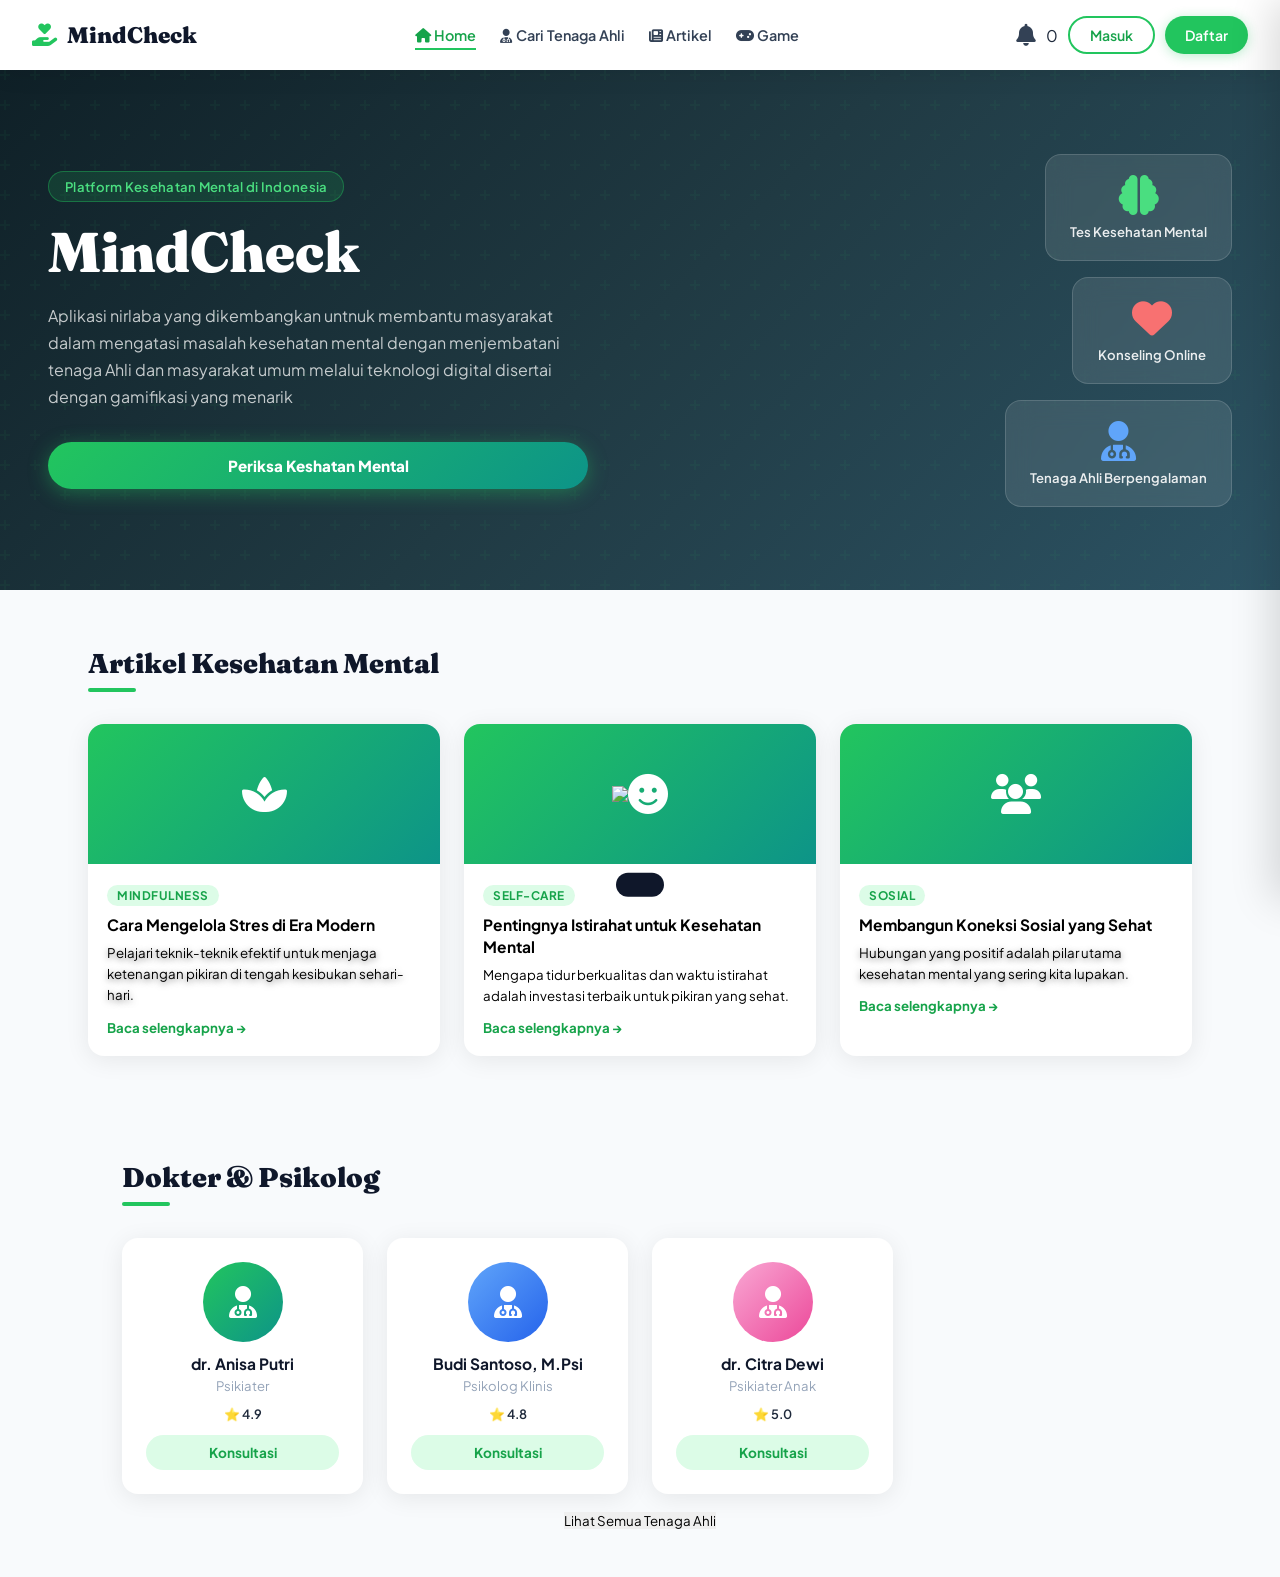
==== commit 39bb8320: "refactor js code" ====
--- a/files/index.html
+++ b/files/index.html
@@ -21,7 +21,7 @@
     </a>
 
     <div class="nav-menu">
-      <a href="#" class="nav-link">
+      <a href="index.html" class="nav-link">
         <i class="fa-solid fa-home"></i>
         <span>Home</span>
       </a>
@@ -31,12 +31,12 @@
         <span>Cari Tenaga Ahli</span>
       </a>
 
-      <a href="#" class="nav-link">
+      <a href="article.html" class="nav-link">
         <i class="fa-solid fa-newspaper"></i>
         <span>Artikel</span>
       </a>
 
-      <a href="#" class="nav-link">
+      <a href="profiles.html" class="nav-link">
         <i class="fa-solid fa-gamepad"></i>
         <span>Game</span>
       </a>
@@ -46,13 +46,22 @@
       <i class="fa-solid fa-bell nav-bell"></i>
       <div class="badge" id="main-badge">0</div>
 
-      <!-- AUTH BUTTONS -->
-      <button class="btn-login" onclick="openModal('login')">Masuk</button>
-      <button class="btn-register" onclick="openModal('register')">Daftar</button>
+      
+      <div class="nav-guest" id="nav-guest">
+        <button class="btn-login" onclick="openModal('login')">Masuk</button>
+        <button class="btn-register" onclick="openModal('register')">Daftar</button>
+      </div>
+
+      <div class="nav-user hidden" id="nav-user">
+        <button class="profile-btn" onclick="toggleSidebar()">
+          <span class="avatar" id="navAvatar">A</span>
+          <span id="navName">User</span>
+        </button>
+      </div>
     </div>
   </nav>
 
-  <!-- ========== SIDEBAR (Menu Samping) ========== -->
+  
   <div class="sidebar-overlay" id="sidebarOverlay" onclick="closeSidebar()"></div>
   <div class="sidebar" id="sidebar">
     <div class="sidebar-header">
@@ -79,12 +88,12 @@
     </div>
   </div>
 
-  <!-- ========== MODAL LOGIN ========== -->
+  
   <div class="modal-overlay" id="modalOverlay" onclick="closeModal()"></div>
   <div class="modal" id="authModal">
     <button class="modal-close" onclick="closeModal()"><i class="fa fa-times"></i></button>
 
-    <!-- LOGIN FORM -->
+    
     <div id="loginForm" class="auth-form">
       <div class="auth-header">
         <span class="logo-icon">🧠</span>
@@ -109,7 +118,7 @@
       <button class="btn-social"><i class="fab fa-google"></i> Lanjut dengan Google</button>
     </div>
 
-    <!-- REGISTER FORM -->
+    
     <div id="registerForm" class="auth-form hidden">
       <div class="auth-header">
         <span class="logo-icon">🧠</span>
@@ -143,12 +152,12 @@
     </div>
   </div>
 
-  <!-- ========== TOAST NOTIF ========== -->
+  
   <div class="toast" id="toast"></div>
 
-  <!-- ========== HALAMAN: HOME ========== -->
+  
   <div class="page" id="page-home">
-    <!-- Hero Section -->
+    
     <section class="hero">
       <div class="hero-content">
         <div class="hero-badge">Platform Kesehatan Mental di Indonesia</div>
@@ -176,7 +185,7 @@
       </div>
     </section>
 
-    <!-- MATCHMAKING MODAL -->
+    
     <div class="modal-overlay" id="matchmakingOverlay" onclick="closeMatchmaking()"></div>
     <div class="modal" id="matchmakingModal" style="width:520px;padding:0;overflow:hidden;border-radius:24px;">
       <div class="mm-modal-header">
@@ -187,7 +196,7 @@
         <button class="modal-close" onclick="closeMatchmaking()"><i class="fa fa-times"></i></button>
       </div>
 
-      <!-- Loading -->
+      
       <div id="mmLoading" class="mm-loading">
         <div class="mm-loading-anim">
           <div class="mm-pulse"></div>
@@ -201,7 +210,7 @@
         </div>
       </div>
 
-      <!-- Result -->
+      
       <div id="mmResult" class="mm-result hidden">
         <div id="mmResultContent"></div>
         <div class="mm-footer">
@@ -214,7 +223,7 @@
       </div>
     </div>
 
-    <!-- Ulasan Section -->
+    
     <section class="section-articles">
       <h2 class="section-title">Artikel Kesehatan Mental</h2>
       <div class="articles-grid">
@@ -265,7 +274,7 @@
       </div>
     </section>
 
-    <!-- Dokter Section -->
+    
     <section class="section-dokter">
       <h2 class="section-title">Dokter & Psikolog</h2>
 
@@ -299,7 +308,7 @@
         </div>
       </div>
 
-      <!-- Lihat Semua (dipisah dari grid biar layout aman) -->
+      
       <div class="lihat-semua-wrapper">
         <button class="lihat-semua-btn" onclick="showPage('all-dokter')">
           <span>Lihat Semua Tenaga Ahli</span>
@@ -308,7 +317,7 @@
 
     </section>
 
-    <!-- ========== HALAMAN: HISTORY ========== -->
+    
     <div class="page hidden" id="page-history">
       <div class="inner-page">
         <div class="page-header">
@@ -324,7 +333,7 @@
       </div>
     </div>
 
-    <!-- ========== HALAMAN: SETTINGS ========== -->
+    
     <div class="page hidden" id="page-settings">
       <div class="inner-page">
         <div class="page-header">
@@ -373,7 +382,7 @@
       </div>
     </div>
 
-    <!-- ========== HALAMAN: PROFILE ========== -->
+    
     <div class="page hidden" id="page-profile-page">
       <div class="inner-page">
         <div class="page-header">
@@ -393,7 +402,7 @@
       </div>
     </div>
 
-    <!-- ========== HALAMAN: ARTICLES ========== -->
+    
     <div class="page hidden" id="page-articles">
       <div class="inner-page">
         <div class="page-header">
@@ -466,7 +475,7 @@
       </div>
     </div>
 
-    <!-- ========== HALAMAN: DOKTER ========== -->
+    
     <div class="page hidden" id="page-dokter">
       <div class="inner-page">
         <div class="page-header">
@@ -509,7 +518,7 @@
       </div>
     </div>
 
-    <!-- ========== HALAMAN: TENTANG ========== -->
+    
     <div class="page hidden" id="page-tentang">
       <div class="inner-page">
         <div class="page-header">
@@ -541,11 +550,11 @@
       </div>
     </div>
 
-    <!-- ========== HALAMAN: TES MENTAL ========== -->
+    
     <div class="page hidden" id="page-tes">
       <div class="tes-wrap">
 
-        <!-- STEP 0: Landing Tes -->
+        
         <div class="tes-step" id="tes-step-0">
           <div class="tes-landing">
             <div class="tes-landing-icon">🧩</div>
@@ -563,7 +572,7 @@
           </div>
         </div>
 
-        <!-- STEP 1–N: Pertanyaan -->
+        
         <div class="tes-step hidden" id="tes-step-questions">
           <div class="tes-progress-bar-wrap">
             <div class="tes-progress-bar" id="tesProgressBar"></div>
@@ -571,7 +580,7 @@
           <div class="tes-step-label" id="tesStepLabel">Pertanyaan 1 dari 8</div>
 
           <div class="tes-question-card" id="tesQuestionCard">
-            <!-- Diisi oleh JS -->
+            
           </div>
 
           <div class="tes-nav-btns">
@@ -580,17 +589,17 @@
           </div>
         </div>
 
-        <!-- STEP HASIL -->
+        
         <div class="tes-step hidden" id="tes-step-hasil">
           <div class="tes-hasil-wrap" id="tesHasilWrap">
-            <!-- Diisi oleh JS -->
-          </div>
-        </div>
-
-      </div>
-    </div>
-
-    <!-- ========== HALAMAN: JADWAL ========== -->
+            
+          </div>
+        </div>
+
+      </div>
+    </div>
+
+    
     <div class="page hidden" id="page-jadwal">
       <div class="inner-page">
         <div class="page-header">
@@ -598,7 +607,7 @@
           <h2>📅 Jadwal Konsultasi</h2>
         </div>
 
-        <!-- Tab: Pasien vs Dokter (simulasi mode) -->
+        
         <div class="jadwal-mode-bar">
           <button class="jmode active" id="jmodeUser" onclick="setJadwalMode('user', this)">
             <i class="fa fa-user"></i> Sebagai Pasien
@@ -608,7 +617,7 @@
           </button>
         </div>
 
-        <!-- ===== MODE PASIEN ===== -->
+        
         <div id="jadwal-user-view">
           <div class="jadwal-booking-card">
             <h3>🩺 Buat Jadwal Konsultasi Baru</h3>
@@ -663,14 +672,14 @@
             </button>
           </div>
 
-          <!-- Daftar Jadwal User -->
+          
           <div class="jadwal-list-section">
             <h3>📋 Jadwal Kamu</h3>
             <div id="userJadwalList"></div>
           </div>
         </div>
 
-        <!-- ===== MODE DOKTER (Simulasi) ===== -->
+        
         <div id="jadwal-dokter-view" class="hidden">
           <div class="dokter-mode-banner">
             <span>🩺</span>
@@ -684,7 +693,7 @@
       </div>
     </div>
 
-    <!-- ========== HALAMAN: REKOMENDASI ========== -->
+    
     <div class="page hidden" id="page-rekomendasi">
       <div class="inner-page">
         <div class="page-header">
@@ -704,16 +713,16 @@
         </div>
 
         <div id="rekomendasiContent">
-          <!-- Diisi JS -->
-        </div>
-      </div>
-    </div>
-
-    <!-- ========== HALAMAN: CHAT ========== -->
+          
+        </div>
+      </div>
+    </div>
+
+    
     <div class="page hidden" id="page-chat">
       <div class="chat-layout">
 
-        <!-- Panel Kiri: List chat -->
+        
         <div class="chat-sidebar" id="chatSidebar">
           <div class="chat-sidebar-header">
             <h3>💬 Pesan</h3>
@@ -726,14 +735,14 @@
             <input type="text" placeholder="Cari percakapan..." oninput="filterChat(this.value)" />
           </div>
           <div class="chat-list" id="chatList">
-            <!-- Diisi JS -->
-          </div>
-        </div>
-
-        <!-- Panel Kanan: Area Chat -->
+            
+          </div>
+        </div>
+
+        
         <div class="chat-main" id="chatMain">
 
-          <!-- Empty state -->
+          
           <div class="chat-empty" id="chatEmpty">
             <span>💬</span>
             <h3>Pilih Percakapan</h3>
@@ -741,9 +750,9 @@
             <button class="btn-start-chat" onclick="showNewChatModal()">Mulai Chat Baru</button>
           </div>
 
-          <!-- Area chat aktif -->
+          
           <div class="chat-active hidden" id="chatActive">
-            <!-- Header -->
+            
             <div class="chat-header" id="chatHeader">
               <button class="chat-back-btn" onclick="closeChatActive()"><i class="fa fa-arrow-left"></i></button>
               <div class="chat-header-avatar" id="chatHeaderAvatar"></div>
@@ -758,10 +767,10 @@
               </div>
             </div>
 
-            <!-- Messages -->
+            
             <div class="chat-messages" id="chatMessages"></div>
 
-            <!-- Input -->
+            
             <div class="chat-input-bar">
               <button class="chat-attach" title="Lampiran"><i class="fa fa-paperclip"></i></button>
               <input type="text" id="chatInput" placeholder="Ketik pesan..." onkeydown="handleChatKey(event)" />
@@ -773,7 +782,7 @@
       </div>
     </div>
 
-    <!-- Modal New Chat -->
+    
     <div class="modal-overlay" id="newChatOverlay" onclick="closeNewChatModal()"></div>
     <div class="modal" id="newChatModal">
       <button class="modal-close" onclick="closeNewChatModal()"><i class="fa fa-times"></i></button>
@@ -786,11 +795,11 @@
       </div>
     </div>
 
-    <!-- ========== HALAMAN: MAPS ========== -->
+    
     <div class="page hidden" id="page-maps">
       <div class="maps-layout">
 
-        <!-- PANEL KIRI: Daftar & Filter -->
+        
         <div class="maps-panel" id="mapsPanel">
           <div class="maps-panel-header">
             <h2><i class="fa fa-map-marker-alt"></i> Psikiater Terdekat</h2>
@@ -800,7 +809,7 @@
             </div>
           </div>
 
-          <!-- Search & Filter -->
+          
           <div class="maps-search-wrap">
             <div class="maps-search-box">
               <i class="fa fa-search"></i>
@@ -814,7 +823,7 @@
             </div>
           </div>
 
-          <!-- Sort & Count -->
+          
           <div class="maps-sort-bar">
             <span id="dokterCount">0 dokter ditemukan</span>
             <select id="sortSelect" onchange="sortDokterList()">
@@ -824,17 +833,17 @@
             </select>
           </div>
 
-          <!-- List Dokter -->
+          
           <div class="maps-dokter-list" id="mapsDokterList">
             <div class="maps-loading"><i class="fa fa-circle-notch fa-spin"></i> Memuat data...</div>
           </div>
         </div>
 
-        <!-- PANEL KANAN: Peta -->
+        
         <div class="maps-map-wrap">
           <div id="mainMap"></div>
 
-          <!-- Tombol aksi di atas peta -->
+          
           <div class="maps-map-controls">
             <button class="map-ctrl-btn" id="btnMyLoc" onclick="goToMyLocation()" title="Ke lokasi saya">
               <i class="fa fa-crosshairs"></i>
@@ -845,7 +854,7 @@
             </button>
           </div>
 
-          <!-- Popup detail dokter di bawah peta -->
+          
           <div class="maps-detail-card hidden" id="mapsDetailCard">
             <button class="detail-close" onclick="closeDokterDetail()"><i class="fa fa-times"></i></button>
             <div class="detail-inner" id="detailInner"></div>
@@ -855,7 +864,7 @@
       </div>
     </div>
 
-    <!-- Modal Detail Dokter (Mobile) -->
+    
     <div class="modal-overlay" id="dokterModalOverlay" onclick="closeDokterModal()"></div>
     <div class="modal dokter-modal" id="dokterModal">
       <button class="modal-close" onclick="closeDokterModal()"><i class="fa fa-times"></i></button>
@@ -863,7 +872,22 @@
     </div>
 
     <script src="https://unpkg.com/leaflet@1.9.4/dist/leaflet.js"></script>
-    <script src="app.js"></script>
+    <script src="services/core/state/index.js"></script>
+    <script src="services/core/data/index.js"></script>
+    <script src="services/ui/toast/index.js"></script>
+    <script src="services/ui/sidebar/index.js"></script>
+    <script src="services/ui/navigation/index.js"></script>
+    <script src="services/auth/index.js"></script>
+    <script src="services/tes/index.js"></script>
+    <script src="services/matchmaking/index.js"></script>
+    <script src="services/rekomendasi/index.js"></script>
+    <script src="services/jadwal/index.js"></script>
+    <script src="services/chat/index.js"></script>
+    <script src="services/history/index.js"></script>
+    <script src="services/settings/index.js"></script>
+    <script src="services/maps/index.js"></script>
+    <script src="services/dokter/index.js"></script>
+    <script src="services/init/index.js"></script>
 </body>
 
-</html>+</html>
--- a/files/style.css
+++ b/files/style.css
@@ -1,8 +1,6 @@
-/* ==============================
-   MINDCHECK INDONESIA — style.css
-   ============================== */
-
-/* ---------- CSS VARIABLES ---------- */
+
+
+
 :root {
   --green: #22c55e;
   --green-dark: #16a34a;
@@ -36,7 +34,7 @@
   --shadow-lg: 0 8px 40px rgba(0, 0, 0, 0.4);
 }
 
-/* ---------- RESET & BASE ---------- */
+
 *,
 *::before,
 *::after {
@@ -72,7 +70,7 @@
   border: none;
 }
 
-/* NAVBAR */
+
 .nav-menu {
   display: flex;
   gap: 1.5rem;
@@ -141,7 +139,7 @@
   color: var(--mid);
 }
 
-/* ========== START MATCHMAKING CTA ========== */
+
 .start-matchmaking {
   margin: 0;
   padding: 2.5rem 2rem;
@@ -374,7 +372,7 @@
   font-size: 0.85rem;
 }
 
-/* ---------- SIDEBAR ---------- */
+
 .sidebar-overlay {
   position: fixed;
   inset: 0;
@@ -515,7 +513,7 @@
   background: #fee2e2;
 }
 
-/* ---------- MODAL ---------- */
+
 .modal-overlay {
   position: fixed;
   inset: 0;
@@ -733,7 +731,7 @@
   font-size: 1.1rem;
 }
 
-/* ---------- TOAST ---------- */
+
 .toast {
   position: fixed;
   bottom: 2rem;
@@ -762,7 +760,7 @@
   background: var(--danger);
 }
 
-/* ---------- PAGES ---------- */
+
 .page {
   animation: fadeIn 0.3s ease;
 }
@@ -787,7 +785,7 @@
   display: none !important;
 }
 
-/* ---------- HOME: HERO ---------- */
+
 .hero {
   display: flex;
   align-items: center;
@@ -939,7 +937,7 @@
   }
 }
 
-/* ---------- SECTIONS ---------- */
+
 .section-articles,
 .section-dokter {
   padding: 3.5rem 3rem;
@@ -978,7 +976,7 @@
   border-radius: 2px;
 }
 
-/* ---------- ARTICLES ---------- */
+
 .articles-grid {
   display: grid;
   grid-template-columns: repeat(auto-fill, minmax(300px, 1fr));
@@ -1046,7 +1044,7 @@
   color: var(--green-dark);
 }
 
-/* ---------- DOKTER ---------- */
+
 .dokter-grid {
   display: grid;
   grid-template-columns: repeat(auto-fill, minmax(220px, 1fr));
@@ -1115,7 +1113,7 @@
   color: white;
 }
 
-/* ---------- INNER PAGES ---------- */
+
 .inner-page {
   max-width: 900px;
   margin: 0 auto;
@@ -1154,7 +1152,7 @@
   color: white;
 }
 
-/* ---------- HISTORY PAGE ---------- */
+
 .history-tabs {
   display: flex;
   gap: 8px;
@@ -1257,7 +1255,7 @@
   font-size: 0.95rem;
 }
 
-/* ---------- SETTINGS PAGE ---------- */
+
 .settings-list {
   display: flex;
   flex-direction: column;
@@ -1431,7 +1429,7 @@
   color: white;
 }
 
-/* ---------- PROFILE PAGE ---------- */
+
 .profile-card {
   background: var(--white);
   border-radius: var(--radius);
@@ -1488,7 +1486,7 @@
   color: var(--gray);
 }
 
-/* ---------- TENTANG PAGE ---------- */
+
 .tentang-content {
   background: var(--white);
   border-radius: var(--radius);
@@ -1549,7 +1547,7 @@
   color: var(--gray);
 }
 
-/* ---------- FULL GRID ---------- */
+
 .articles-grid.full {
   grid-template-columns: repeat(auto-fill, minmax(260px, 1fr));
 }
@@ -1558,7 +1556,7 @@
   grid-template-columns: repeat(auto-fill, minmax(200px, 1fr));
 }
 
-/* ---------- RESPONSIVE ---------- */
+
 @media (max-width: 768px) {
   .navbar {
     padding: 0 1rem;
@@ -1608,11 +1606,9 @@
   }
 }
 
-/* ==============================
-   MAPS FEATURE — style.css
-   ============================== */
-
-/* ---------- MAPS LAYOUT ---------- */
+
+
+
 #page-maps {
   height: calc(100vh - 68px);
   overflow: hidden;
@@ -1624,7 +1620,7 @@
   overflow: hidden;
 }
 
-/* ---------- PANEL KIRI ---------- */
+
 .maps-panel {
   width: 380px;
   min-width: 320px;
@@ -1693,7 +1689,7 @@
   color: var(--green-dark);
 }
 
-/* ---------- SEARCH & FILTER ---------- */
+
 .maps-search-wrap {
   padding: 0.8rem 1rem;
   border-bottom: 1px solid var(--gray-light);
@@ -1755,7 +1751,7 @@
   border-color: var(--green);
 }
 
-/* ---------- SORT BAR ---------- */
+
 .maps-sort-bar {
   display: flex;
   align-items: center;
@@ -1779,7 +1775,7 @@
   outline: none;
 }
 
-/* ---------- DOKTER LIST ---------- */
+
 .maps-dokter-list {
   flex: 1;
   overflow-y: auto;
@@ -1936,7 +1932,7 @@
   color: var(--gray);
 }
 
-/* ---------- PETA ---------- */
+
 .maps-map-wrap {
   flex: 1;
   position: relative;
@@ -1980,7 +1976,7 @@
   border-color: var(--green);
 }
 
-/* ---------- DETAIL CARD ---------- */
+
 .maps-detail-card {
   position: absolute;
   bottom: 0;
@@ -2140,7 +2136,7 @@
   background: var(--green-light);
 }
 
-/* ---------- LEAFLET CUSTOM MARKER ---------- */
+
 .custom-marker {
   background: white;
   border: 3px solid var(--green, #22c55e);
@@ -2230,14 +2226,14 @@
   background: #16a34a;
 }
 
-/* ---------- DOKTER MODAL ---------- */
+
 .dokter-modal {
   max-height: 85vh;
   overflow-y: auto;
   padding: 1.5rem;
 }
 
-/* ---------- MAPS RESPONSIVE ---------- */
+
 @media (max-width: 768px) {
   #page-maps {
     height: calc(100vh - 68px);
@@ -2265,7 +2261,7 @@
     min-height: 300px;
   }
 
-  /* ========== MATCHMAKING MODAL ========== */
+  
   .mm-modal-header {
     display: flex;
     align-items: flex-start;
@@ -2287,7 +2283,7 @@
     margin-top: 2px;
   }
 
-  /* Loading */
+  
   .mm-loading {
     padding: 2.5rem 1.6rem;
     text-align: center;
@@ -2363,7 +2359,7 @@
     border-color: var(--green);
   }
 
-  /* Result */
+  
   .mm-result {
     max-height: 72vh;
     overflow-y: auto;
@@ -2396,7 +2392,7 @@
     margin-bottom: 0.8rem;
   }
 
-  /* Match Card */
+  
   .mm-card {
     display: flex;
     align-items: center;
@@ -2502,7 +2498,7 @@
     flex-shrink: 0;
   }
 
-  /* Score Ring */
+  
   .mm-score-ring {
     width: 48px;
     height: 48px;
@@ -2583,11 +2579,9 @@
   }
 }
 
-/* ==============================
-   TES MENTAL — mindcheck test
-   ============================== */
-
-/* Nav highlight */
+
+
+
 .nav-link-tes {
   background: linear-gradient(135deg, #22c55e18, #0d948818);
   border: 1.5px solid #22c55e40;
@@ -2606,7 +2600,7 @@
   display: none !important;
 }
 
-/* Wrap & Steps */
+
 .tes-wrap {
   max-width: 680px;
   margin: 0 auto;
@@ -2621,7 +2615,7 @@
   display: none;
 }
 
-/* --- Landing --- */
+
 .tes-landing {
   text-align: center;
   background: var(--white);
@@ -2704,7 +2698,7 @@
   border: 1px solid #fde68a;
 }
 
-/* --- Progress Bar --- */
+
 .tes-progress-bar-wrap {
   height: 8px;
   background: var(--gray-light);
@@ -2729,7 +2723,7 @@
   text-align: right;
 }
 
-/* --- Question Card --- */
+
 .tes-question-card {
   background: var(--white);
   border-radius: 20px;
@@ -2772,7 +2766,7 @@
   font-style: italic;
 }
 
-/* Options — Pilihan Jawaban */
+
 .tes-options {
   display: flex;
   flex-direction: column;
@@ -2826,7 +2820,7 @@
   color: var(--green-dark);
 }
 
-/* Slider type question */
+
 .tes-slider-wrap {
   padding: 0.5rem 0;
 }
@@ -2867,7 +2861,7 @@
   margin-top: 6px;
 }
 
-/* Nav Buttons */
+
 .tes-nav-btns {
   display: flex;
   justify-content: space-between;
@@ -2911,12 +2905,12 @@
   transform: translateY(-1px);
 }
 
-/* ========== HASIL TES ========== */
+
 .tes-hasil-wrap {
   animation: fadeIn 0.4s ease;
 }
 
-/* Result Header */
+
 .hasil-header {
   border-radius: 24px 24px 0 0;
   padding: 2.5rem 2rem 2rem;
@@ -2972,7 +2966,7 @@
   z-index: 1;
 }
 
-/* Score Bar */
+
 .hasil-score-section {
   background: var(--white);
   padding: 1.5rem 2rem;
@@ -3002,7 +2996,7 @@
   transition: width 1.2s cubic-bezier(0.4, 0, 0.2, 1);
 }
 
-/* Rekomendasi */
+
 .hasil-rekomendasi {
   background: var(--white);
   padding: 1.5rem 2rem;
@@ -3110,7 +3104,7 @@
   color: var(--mid);
 }
 
-/* Gejala yang Terdeteksi */
+
 .hasil-gejala {
   background: var(--white);
   padding: 1.5rem 2rem;
@@ -3144,7 +3138,7 @@
   gap: 6px;
 }
 
-/* Dokter Terdekat */
+
 .hasil-dokter {
   background: var(--white);
   padding: 1.5rem 2rem;
@@ -3221,7 +3215,7 @@
   background: var(--green-dark);
 }
 
-/* Lokasi */
+
 .hasil-lokasi {
   background: var(--white);
   padding: 1.2rem 2rem;
@@ -3245,7 +3239,7 @@
   font-weight: 600;
 }
 
-/* Footer Hasil */
+
 .hasil-footer {
   background: var(--white);
   padding: 1.5rem 2rem 2rem;
@@ -3324,11 +3318,9 @@
   }
 }
 
-/* ==============================
-   JADWAL, REKOMENDASI, CHAT
-   ============================== */
-
-/* --- Notif Bell --- */
+
+
+
 .notif-btn {
   position: relative;
   width: 38px;
@@ -3360,7 +3352,7 @@
   border: 2px solid white;
 }
 
-/* ========== JADWAL ========== */
+
 .jadwal-mode-bar {
   display: flex;
   gap: 10px;
@@ -3520,7 +3512,7 @@
   box-shadow: 0 6px 24px rgba(34, 197, 94, 0.4);
 }
 
-/* Jadwal List */
+
 .jadwal-list-section h3 {
   font-family: var(--font-display);
   font-size: 1.15rem;
@@ -3628,7 +3620,7 @@
   color: white;
 }
 
-/* Dokter Mode */
+
 .dokter-mode-banner {
   display: flex;
   align-items: center;
@@ -3778,7 +3770,7 @@
   color: var(--danger);
 }
 
-/* ========== REKOMENDASI ========== */
+
 .rek-intro {
   background: linear-gradient(135deg, var(--green), var(--teal));
   border-radius: var(--radius);
@@ -4004,7 +3996,7 @@
   margin-bottom: 8px;
 }
 
-/* ========== CHAT ========== */
+
 .chat-layout {
   display: flex;
   height: calc(100vh - 68px);
@@ -4175,7 +4167,7 @@
   justify-content: center;
 }
 
-/* Chat Main */
+
 .chat-main {
   flex: 1;
   display: flex;
@@ -4311,7 +4303,7 @@
   color: white;
 }
 
-/* Messages */
+
 .chat-messages {
   flex: 1;
   overflow-y: auto;
@@ -4431,7 +4423,7 @@
   }
 }
 
-/* Chat Input */
+
 .chat-input-bar {
   padding: 12px 1rem;
   display: flex;
@@ -4495,7 +4487,7 @@
   transform: scale(1.08);
 }
 
-/* New Chat Modal */
+
 .new-chat-list {
   display: flex;
   flex-direction: column;
@@ -4561,7 +4553,7 @@
   color: var(--gray);
 }
 
-/* Responsive Chat */
+
 @media (max-width: 768px) {
   .chat-layout {
     height: calc(100vh - 68px);
@@ -4581,7 +4573,7 @@
   }
 }
 
-/* Jadwal + Rek responsive */
+
 @media (max-width: 768px) {
   .jenis-grid {
     flex-direction: column;
@@ -4596,9 +4588,7 @@
   }
 }
 
-/* ==============================
-   MINDCHECK INDONESIA — style.css
-   ============================== */
+
 
 :root {
   --green: #22c55e;
@@ -4701,7 +4691,7 @@
   transform: translateY(-1px);
 }
 
-/* MODAL */
+
 .modal-overlay {
   position: fixed;
   inset: 0;
@@ -4778,7 +4768,7 @@
   background: var(--green-light);
 }
 
-/* TOAST */
+
 .toast {
   position: fixed;
   bottom: 2rem;
@@ -4845,7 +4835,7 @@
   }
 }
 
-/* HERO MATCHMAKING */
+
 .start-matchmaking {
   margin: 0;
   padding: 2.5rem 2rem;
@@ -4947,7 +4937,7 @@
   color: rgba(255, 255, 255, 0.6);
 }
 
-/* BUTTONS */
+
 .btn-primary,
 .primary-btn {
   padding: 14px 28px;
@@ -4973,7 +4963,7 @@
   transform: translateY(-2px);
 }
 
-/* MATCHMAKING MODAL */
+
 .mm-modal-header {
   display: flex;
   align-items: flex-start;
@@ -5080,7 +5070,7 @@
   font-weight: 500;
 }
 
-/* LOADING */
+
 .mm-loading {
   padding: 1.5rem 0;
   text-align: center;
@@ -5156,7 +5146,7 @@
   font-size: 0.85rem;
 }
 
-/* RESULT */
+
 .mm-result {
   max-height: 60vh;
   overflow-y: auto;
@@ -5188,7 +5178,7 @@
   margin-bottom: 0.8rem;
 }
 
-/* MATCH CARD */
+
 .mm-card {
   display: flex;
   align-items: center;
@@ -5379,7 +5369,7 @@
   color: white;
 }
 
-/* DOKTER SECTION */
+
 .section-dokter {
   padding: 3rem 2rem;
   max-width: 1100px;
@@ -5475,7 +5465,7 @@
   color: white;
 }
 
-/* SCHEDULE */
+
 .jadwal-booking-card {
   background: var(--white);
   border-radius: var(--radius);
@@ -5605,7 +5595,7 @@
   box-shadow: 0 6px 24px rgba(34, 197, 94, 0.4);
 }
 
-/* CHAT */
+
 .chat-modal-inner {
   display: flex;
   flex-direction: column;
@@ -5780,7 +5770,7 @@
   transform: scale(1.08);
 }
 
-/* RESPONSIVE */
+
 @media (max-width: 768px) {
   .navbar {
     padding: 0 1rem;
@@ -5838,4 +5828,4 @@
   .dokter-grid {
     grid-template-columns: 1fr;
   }
-}+}
